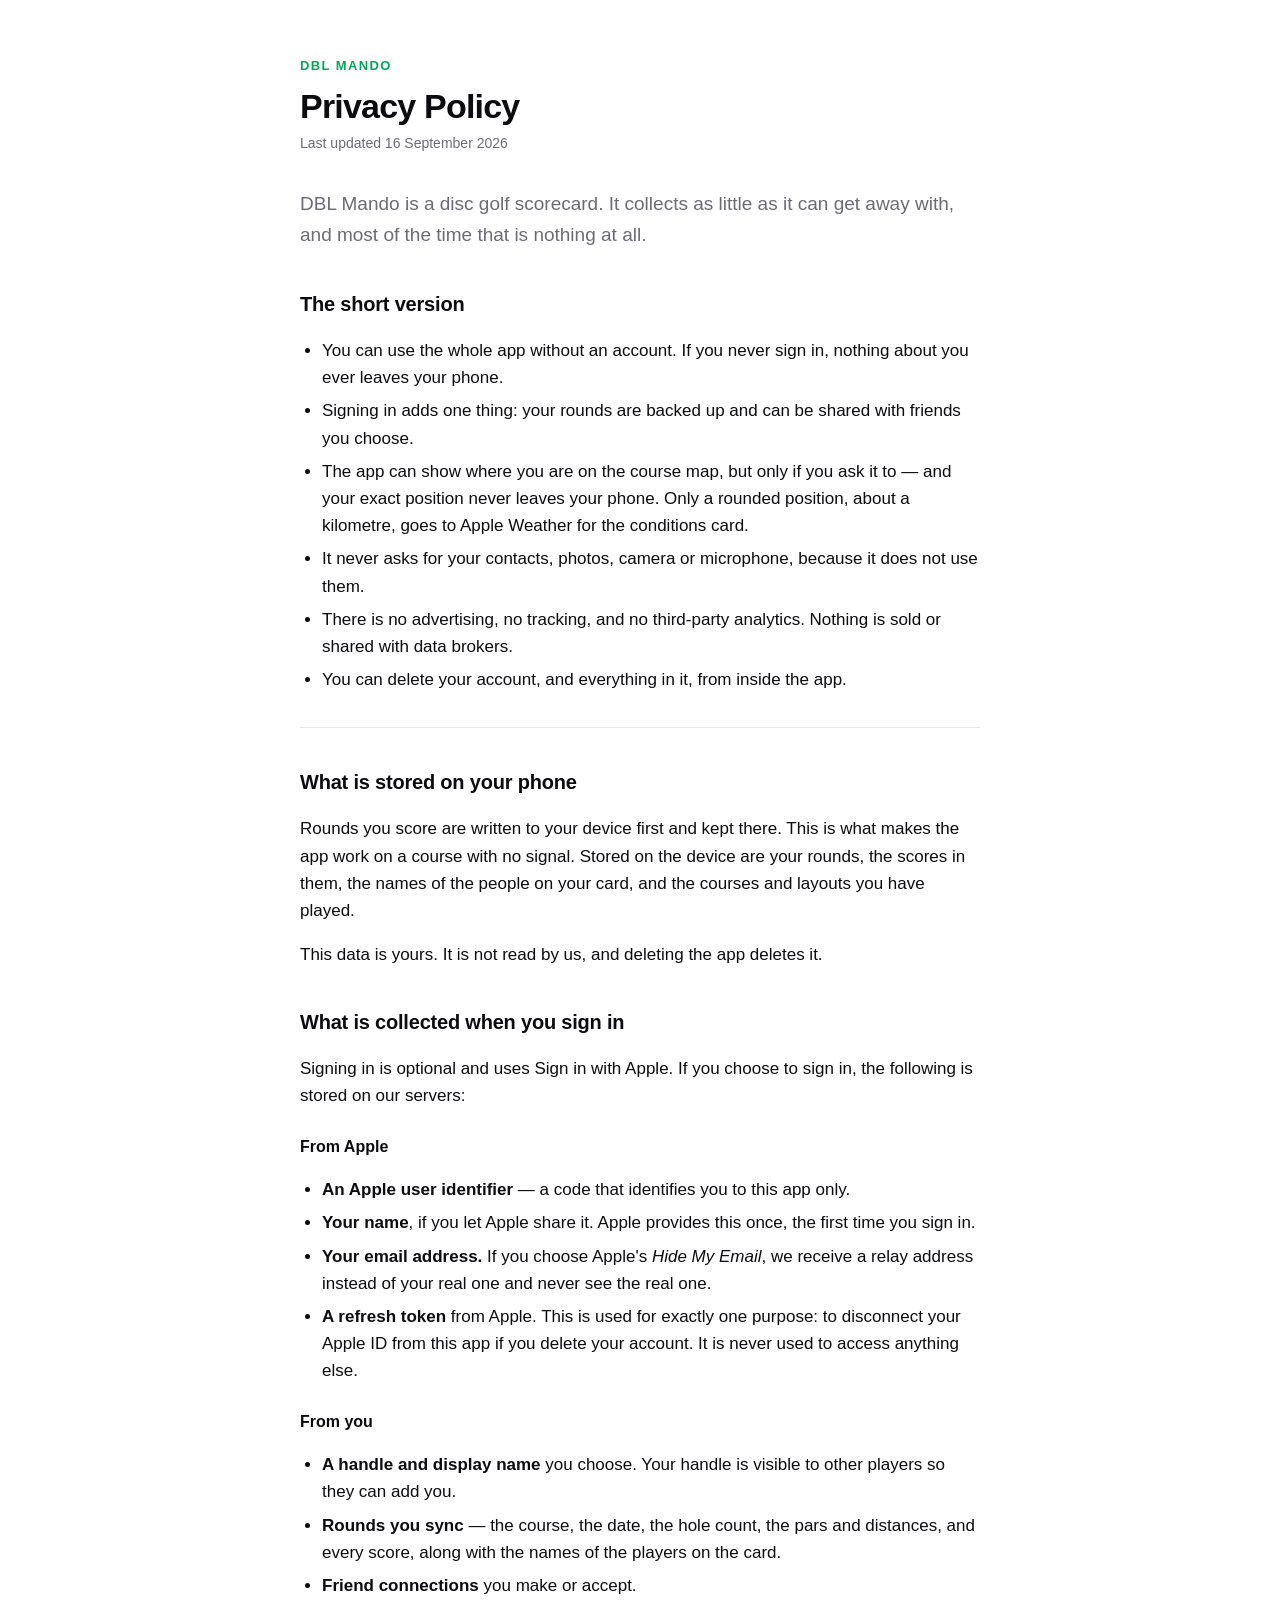
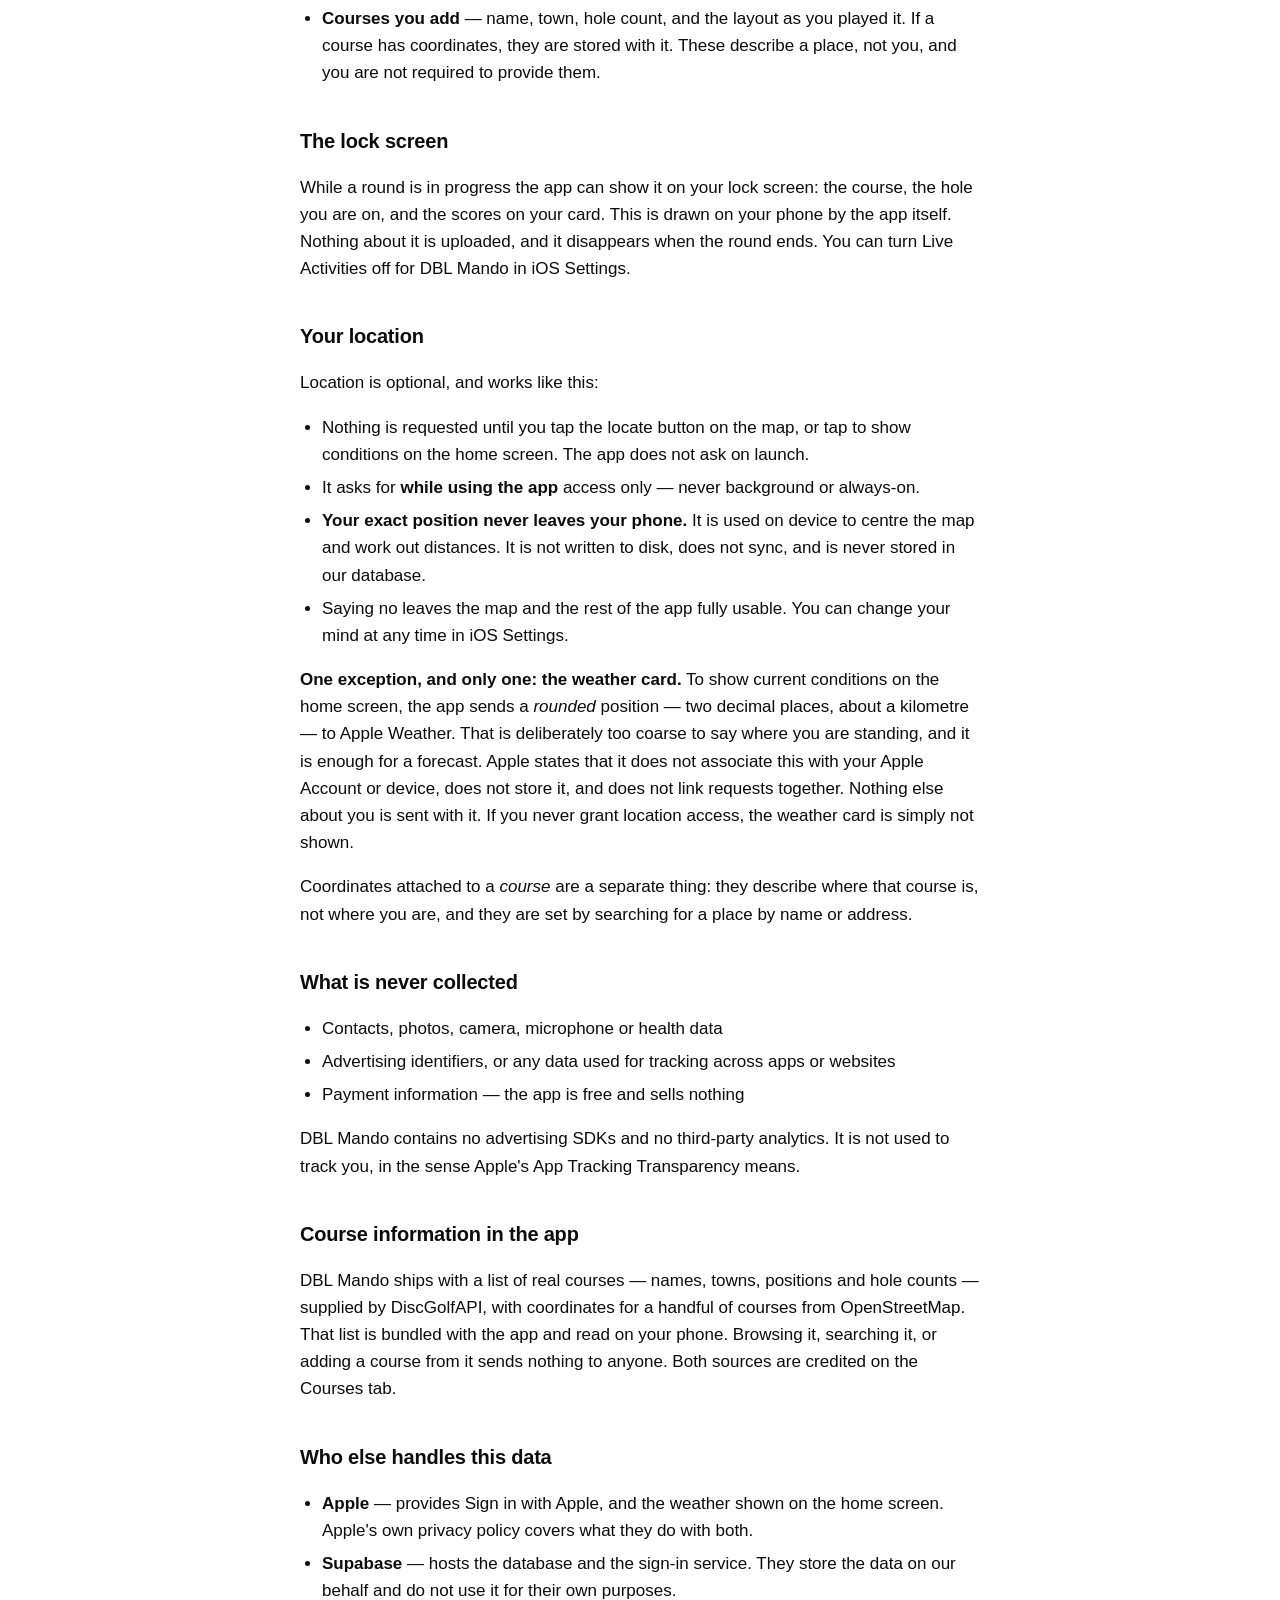
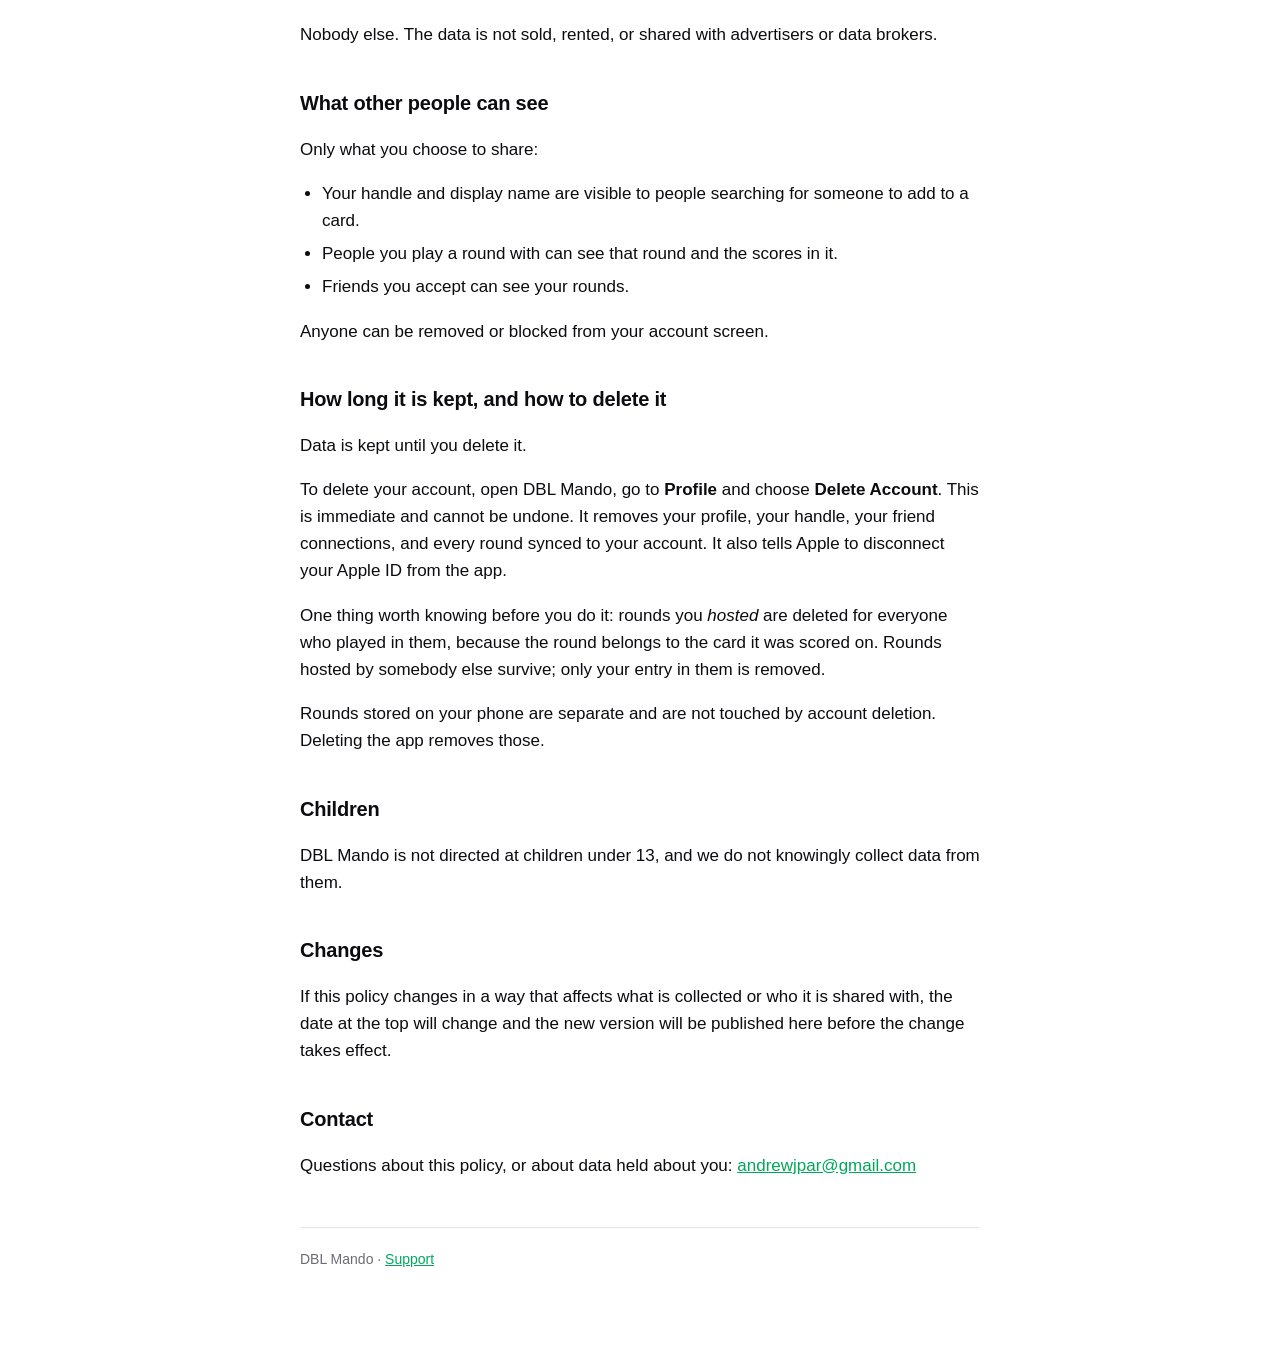
==== privacy.html @ 4ae276a1 "Privacy policy and support pages Published so the App Store listing can link to both, as it requires" ====
<!DOCTYPE html>
<html lang="en">
<head>
<meta charset="utf-8">
<meta name="viewport" content="width=device-width, initial-scale=1">
<title>Privacy Policy — DBL Mando</title>
<link rel="stylesheet" href="style.css">
</head>
<body>
<main>
<header>
  <p class="brand">DBL Mando</p>
  <h1>Privacy Policy</h1>
  <p class="updated">Last updated 16 September 2026</p>
</header>

<p class="lede">DBL Mando is a disc golf scorecard. It collects as little as it can get away with, and most of the time that is nothing at all.</p>

<h2>The short version</h2>
<ul>
  <li>You can use the whole app without an account. If you never sign in, nothing about you ever leaves your phone.</li>
  <li>Signing in adds one thing: your rounds are backed up and can be shared with friends you choose.</li>
  <li>The app can show where you are on the course map, but only if you ask it to — and your exact position never leaves your phone. Only a rounded position, about a kilometre, goes to Apple Weather for the conditions card.</li>
  <li>It never asks for your contacts, photos, camera or microphone, because it does not use them.</li>
  <li>There is no advertising, no tracking, and no third-party analytics. Nothing is sold or shared with data brokers.</li>
  <li>You can delete your account, and everything in it, from inside the app.</li>
</ul>

<hr>

<h2>What is stored on your phone</h2>
<p>Rounds you score are written to your device first and kept there. This is what makes the app work on a course with no signal. Stored on the device are your rounds, the scores in them, the names of the people on your card, and the courses and layouts you have played.</p>
<p>This data is yours. It is not read by us, and deleting the app deletes it.</p>

<h2>What is collected when you sign in</h2>
<p>Signing in is optional and uses Sign in with Apple. If you choose to sign in, the following is stored on our servers:</p>

<h3>From Apple</h3>
<ul>
  <li><strong>An Apple user identifier</strong> — a code that identifies you to this app only.</li>
  <li><strong>Your name</strong>, if you let Apple share it. Apple provides this once, the first time you sign in.</li>
  <li><strong>Your email address.</strong> If you choose Apple's <em>Hide My Email</em>, we receive a relay address instead of your real one and never see the real one.</li>
  <li><strong>A refresh token</strong> from Apple. This is used for exactly one purpose: to disconnect your Apple ID from this app if you delete your account. It is never used to access anything else.</li>
</ul>

<h3>From you</h3>
<ul>
  <li><strong>A handle and display name</strong> you choose. Your handle is visible to other players so they can add you.</li>
  <li><strong>Rounds you sync</strong> — the course, the date, the hole count, the pars and distances, and every score, along with the names of the players on the card.</li>
  <li><strong>Friend connections</strong> you make or accept.</li>
  <li><strong>Courses you add</strong> — name, town, hole count, and the layout as you played it. If a course has coordinates, they are stored with it. These describe a place, not you, and you are not required to provide them.</li>
</ul>

<h2>The lock screen</h2>
<p>While a round is in progress the app can show it on your lock screen: the course, the hole you are on, and the scores on your card. This is drawn on your phone by the app itself. Nothing about it is uploaded, and it disappears when the round ends. You can turn Live Activities off for DBL Mando in iOS Settings.</p>

<h2>Your location</h2>
<p>Location is optional, and works like this:</p>
<ul>
  <li>Nothing is requested until you tap the locate button on the map, or tap to show conditions on the home screen. The app does not ask on launch.</li>
  <li>It asks for <strong>while using the app</strong> access only — never background or always-on.</li>
  <li><strong>Your exact position never leaves your phone.</strong> It is used on device to centre the map and work out distances. It is not written to disk, does not sync, and is never stored in our database.</li>
  <li>Saying no leaves the map and the rest of the app fully usable. You can change your mind at any time in iOS Settings.</li>
</ul>
<p><strong>One exception, and only one: the weather card.</strong> To show current conditions on the home screen, the app sends a <em>rounded</em> position — two decimal places, about a kilometre — to Apple Weather. That is deliberately too coarse to say where you are standing, and it is enough for a forecast. Apple states that it does not associate this with your Apple Account or device, does not store it, and does not link requests together. Nothing else about you is sent with it. If you never grant location access, the weather card is simply not shown.</p>
<p>Coordinates attached to a <em>course</em> are a separate thing: they describe where that course is, not where you are, and they are set by searching for a place by name or address.</p>

<h2>What is never collected</h2>
<ul>
  <li>Contacts, photos, camera, microphone or health data</li>
  <li>Advertising identifiers, or any data used for tracking across apps or websites</li>
  <li>Payment information — the app is free and sells nothing</li>
</ul>
<p>DBL Mando contains no advertising SDKs and no third-party analytics. It is not used to track you, in the sense Apple's App Tracking Transparency means.</p>

<h2>Course information in the app</h2>
<p>DBL Mando ships with a list of real courses — names, towns, positions and hole counts — supplied by DiscGolfAPI, with coordinates for a handful of courses from OpenStreetMap. That list is bundled with the app and read on your phone. Browsing it, searching it, or adding a course from it sends nothing to anyone. Both sources are credited on the Courses tab.</p>

<h2>Who else handles this data</h2>
<ul>
  <li><strong>Apple</strong> — provides Sign in with Apple, and the weather shown on the home screen. Apple's own privacy policy covers what they do with both.</li>
  <li><strong>Supabase</strong> — hosts the database and the sign-in service. They store the data on our behalf and do not use it for their own purposes.</li>
</ul>
<p>Nobody else. The data is not sold, rented, or shared with advertisers or data brokers.</p>

<h2>What other people can see</h2>
<p>Only what you choose to share:</p>
<ul>
  <li>Your handle and display name are visible to people searching for someone to add to a card.</li>
  <li>People you play a round with can see that round and the scores in it.</li>
  <li>Friends you accept can see your rounds.</li>
</ul>
<p>Anyone can be removed or blocked from your account screen.</p>

<h2>How long it is kept, and how to delete it</h2>
<p>Data is kept until you delete it.</p>
<p>To delete your account, open DBL Mando, go to <strong>Profile</strong> and choose <strong>Delete Account</strong>. This is immediate and cannot be undone. It removes your profile, your handle, your friend connections, and every round synced to your account. It also tells Apple to disconnect your Apple ID from the app.</p>
<p>One thing worth knowing before you do it: rounds you <em>hosted</em> are deleted for everyone who played in them, because the round belongs to the card it was scored on. Rounds hosted by somebody else survive; only your entry in them is removed.</p>
<p>Rounds stored on your phone are separate and are not touched by account deletion. Deleting the app removes those.</p>

<h2>Children</h2>
<p>DBL Mando is not directed at children under 13, and we do not knowingly collect data from them.</p>

<h2>Changes</h2>
<p>If this policy changes in a way that affects what is collected or who it is shared with, the date at the top will change and the new version will be published here before the change takes effect.</p>

<h2>Contact</h2>
<p>Questions about this policy, or about data held about you: <a href="mailto:andrewjpar@gmail.com">andrewjpar@gmail.com</a></p>

<footer>
  DBL Mando · <a href="support.html">Support</a>
</footer>
</main>
</body>
</html>
---- style.css ----
:root {
  --bg: #ffffff;
  --text: #0c0c10;
  --muted: #6b6b76;
  --line: #e6e6ea;
  --brand: #00a85a;
}
@media (prefers-color-scheme: dark) {
  :root {
    --bg: #08080a;
    --text: #f4f4f6;
    --muted: #9a9aa4;
    --line: #26262c;
    --brand: #3add86;
  }
}
* { box-sizing: border-box; }
body {
  margin: 0;
  padding: 0 16px 80px;
  background: var(--bg);
  color: var(--text);
  font: 17px/1.6 -apple-system, BlinkMacSystemFont, "Segoe UI", Roboto, Helvetica, Arial, sans-serif;
  -webkit-text-size-adjust: 100%;
}
main { max-width: 680px; margin: 0 auto; }
header { padding: 56px 0 8px; }
.brand {
  font-size: 13px;
  font-weight: 700;
  letter-spacing: 1.4px;
  text-transform: uppercase;
  color: var(--brand);
  margin: 0 0 10px;
}
h1 { font-size: 34px; line-height: 1.15; letter-spacing: -0.8px; margin: 0 0 6px; }
h2 { font-size: 20px; margin: 38px 0 10px; letter-spacing: -0.2px; }
h3 { font-size: 16px; margin: 24px 0 6px; }
.updated { color: var(--muted); font-size: 14px; margin: 0 0 8px; }
p, li { color: var(--text); }
ul { padding-left: 22px; }
li { margin: 6px 0; }
hr { border: 0; border-top: 1px solid var(--line); margin: 34px 0; }
a { color: var(--brand); }
.lede { font-size: 19px; color: var(--muted); }
.note {
  border-left: 3px solid var(--brand);
  padding: 2px 0 2px 14px;
  margin: 18px 0;
  color: var(--muted);
}
footer { margin-top: 48px; padding-top: 20px; border-top: 1px solid var(--line); color: var(--muted); font-size: 14px; }
code { font-size: 15px; background: rgba(128,128,140,0.14); padding: 1px 5px; border-radius: 4px; }
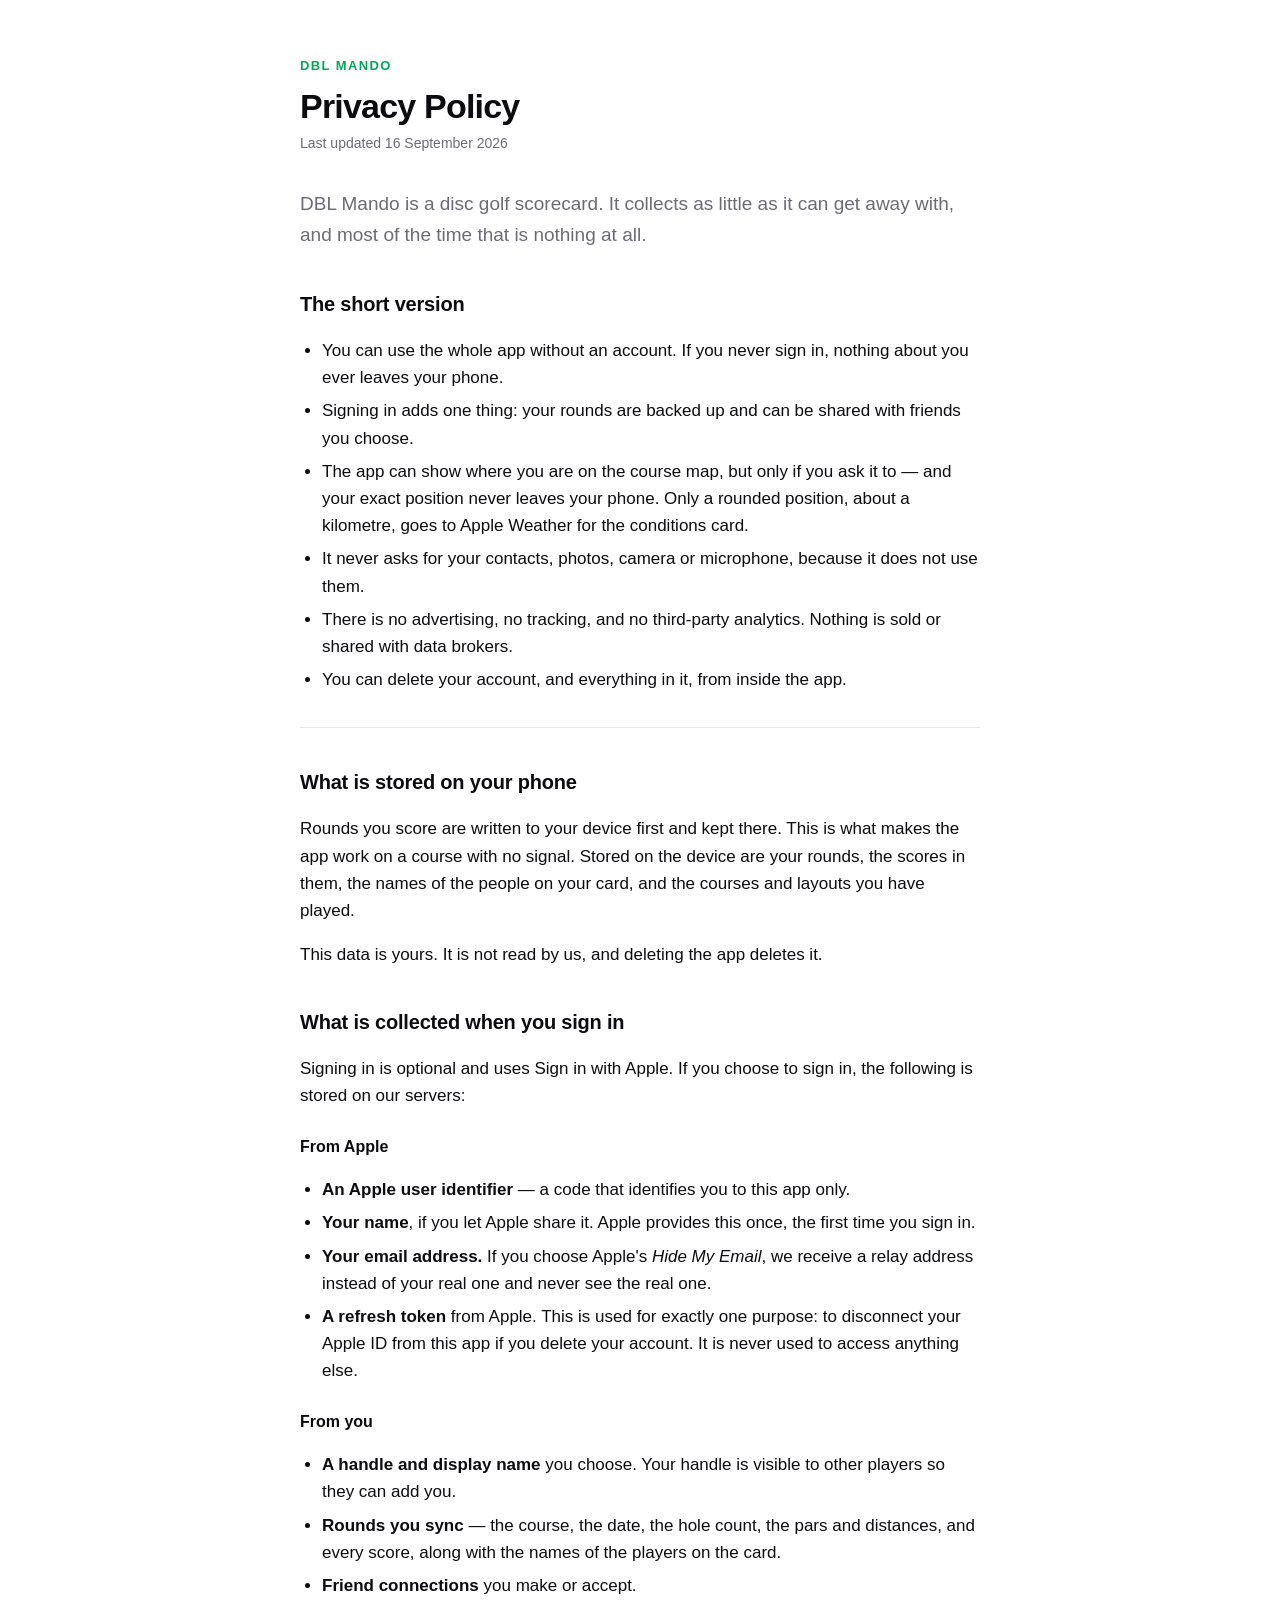
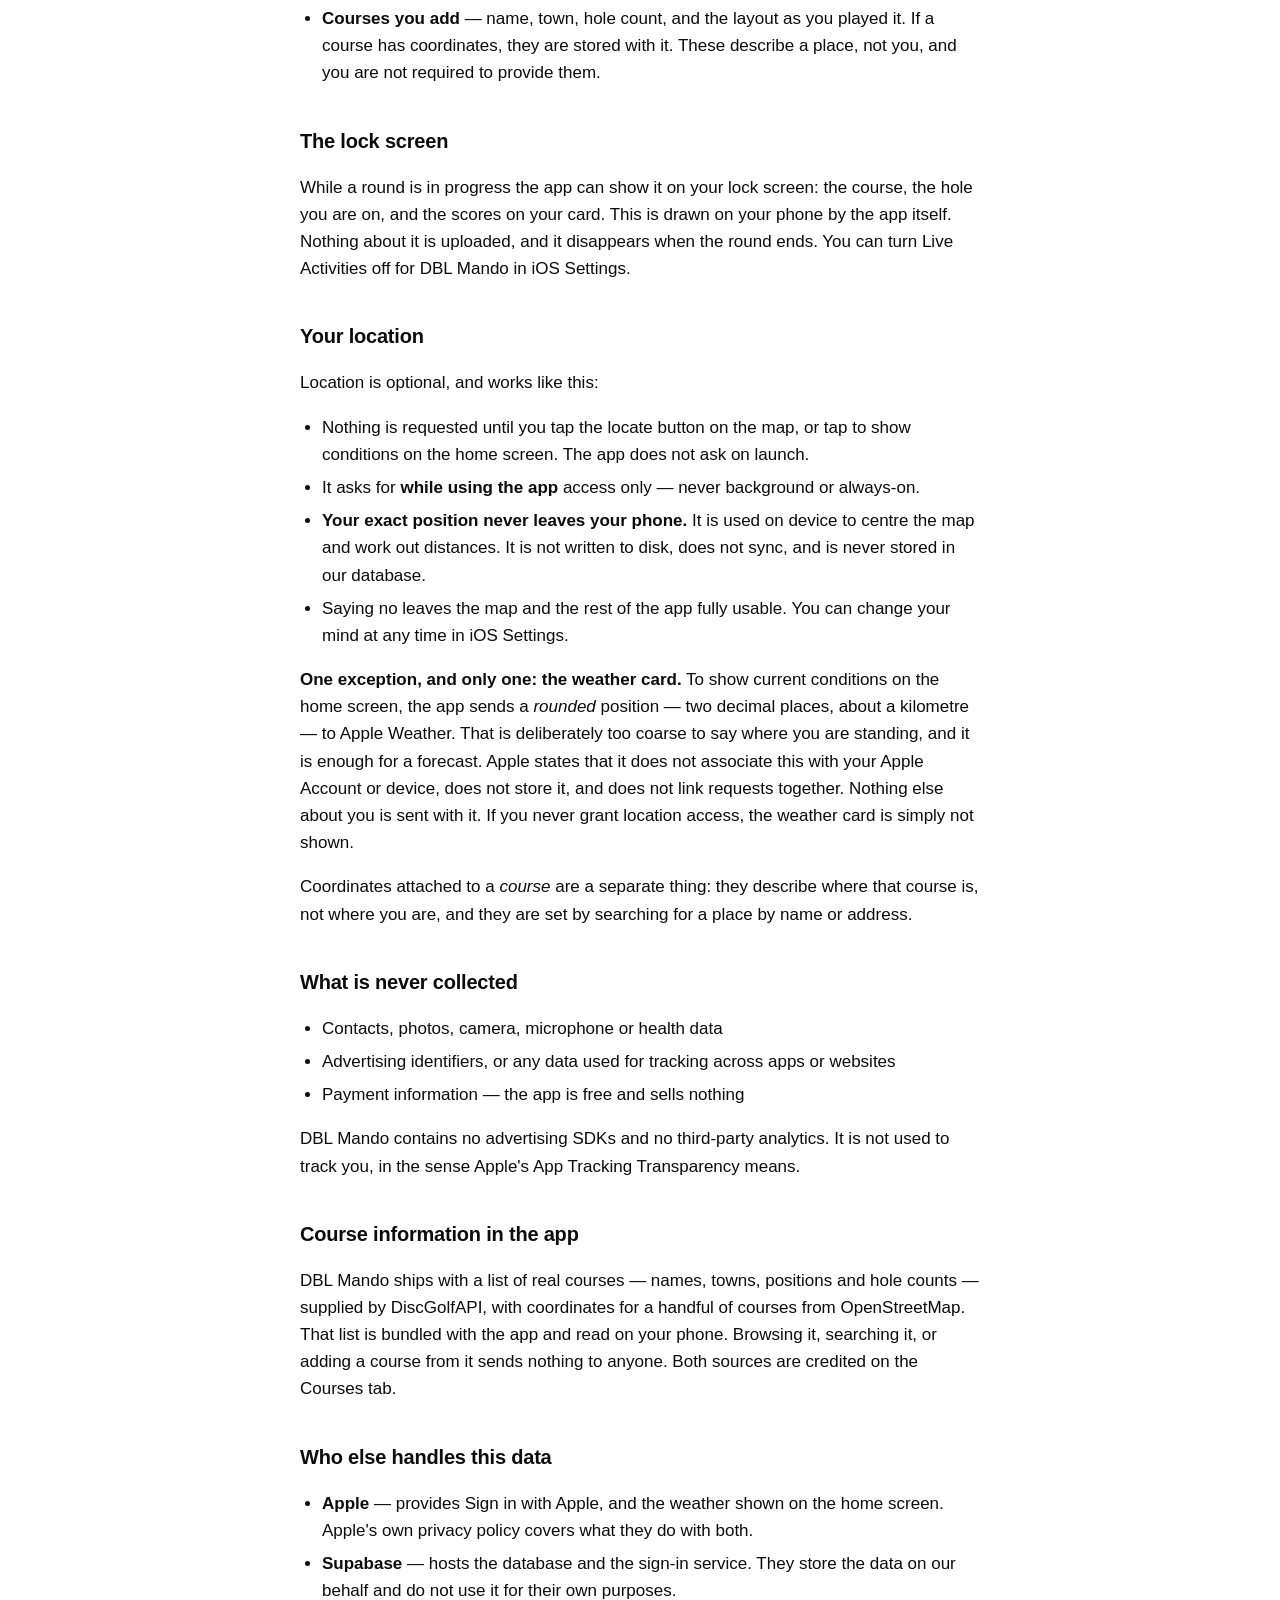
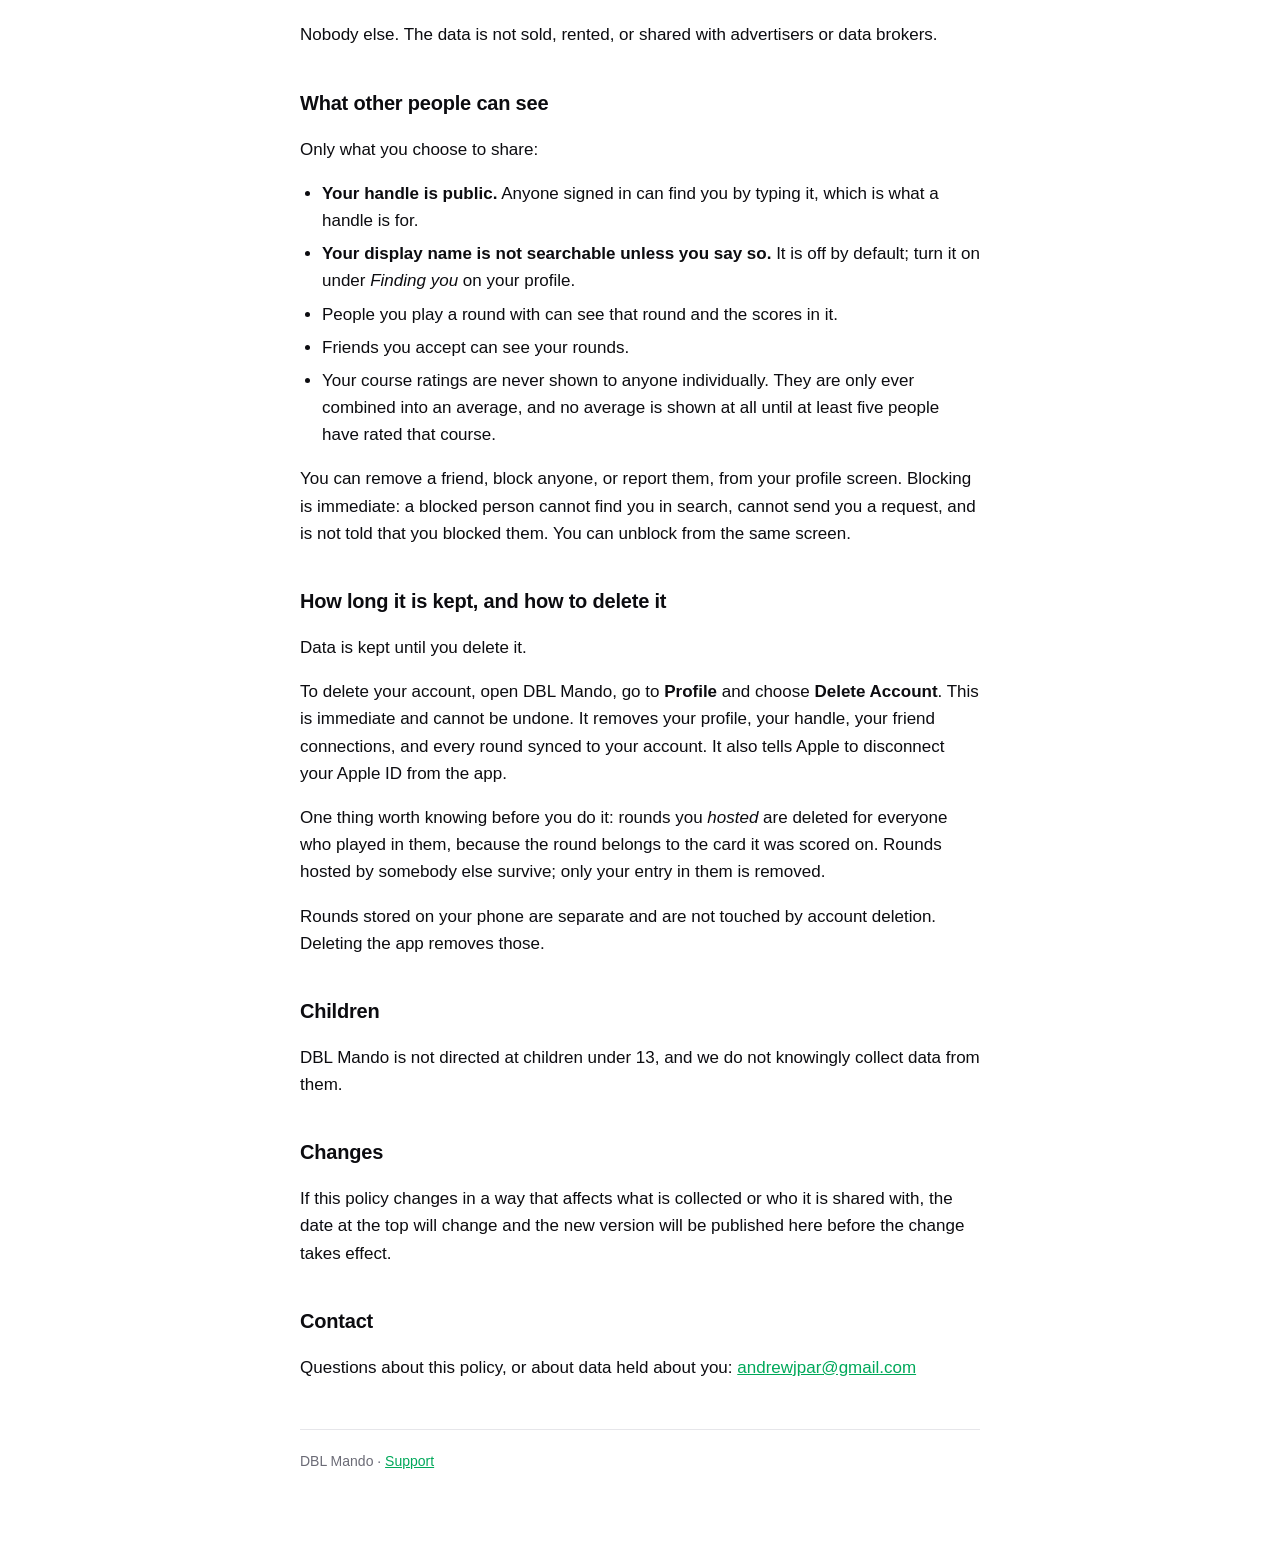
==== commit fc4c5499: "Correct what the policy says about blocking, search and ratings The previous text claimed anyone cou" ====
--- a/privacy.html
+++ b/privacy.html
@@ -86,11 +86,13 @@
 <h2>What other people can see</h2>
 <p>Only what you choose to share:</p>
 <ul>
-  <li>Your handle and display name are visible to people searching for someone to add to a card.</li>
+  <li><strong>Your handle is public.</strong> Anyone signed in can find you by typing it, which is what a handle is for.</li>
+  <li><strong>Your display name is not searchable unless you say so.</strong> It is off by default; turn it on under <em>Finding you</em> on your profile.</li>
   <li>People you play a round with can see that round and the scores in it.</li>
   <li>Friends you accept can see your rounds.</li>
+  <li>Your course ratings are never shown to anyone individually. They are only ever combined into an average, and no average is shown at all until at least five people have rated that course.</li>
 </ul>
-<p>Anyone can be removed or blocked from your account screen.</p>
+<p>You can remove a friend, block anyone, or report them, from your profile screen. Blocking is immediate: a blocked person cannot find you in search, cannot send you a request, and is not told that you blocked them. You can unblock from the same screen.</p>
 
 <h2>How long it is kept, and how to delete it</h2>
 <p>Data is kept until you delete it.</p>
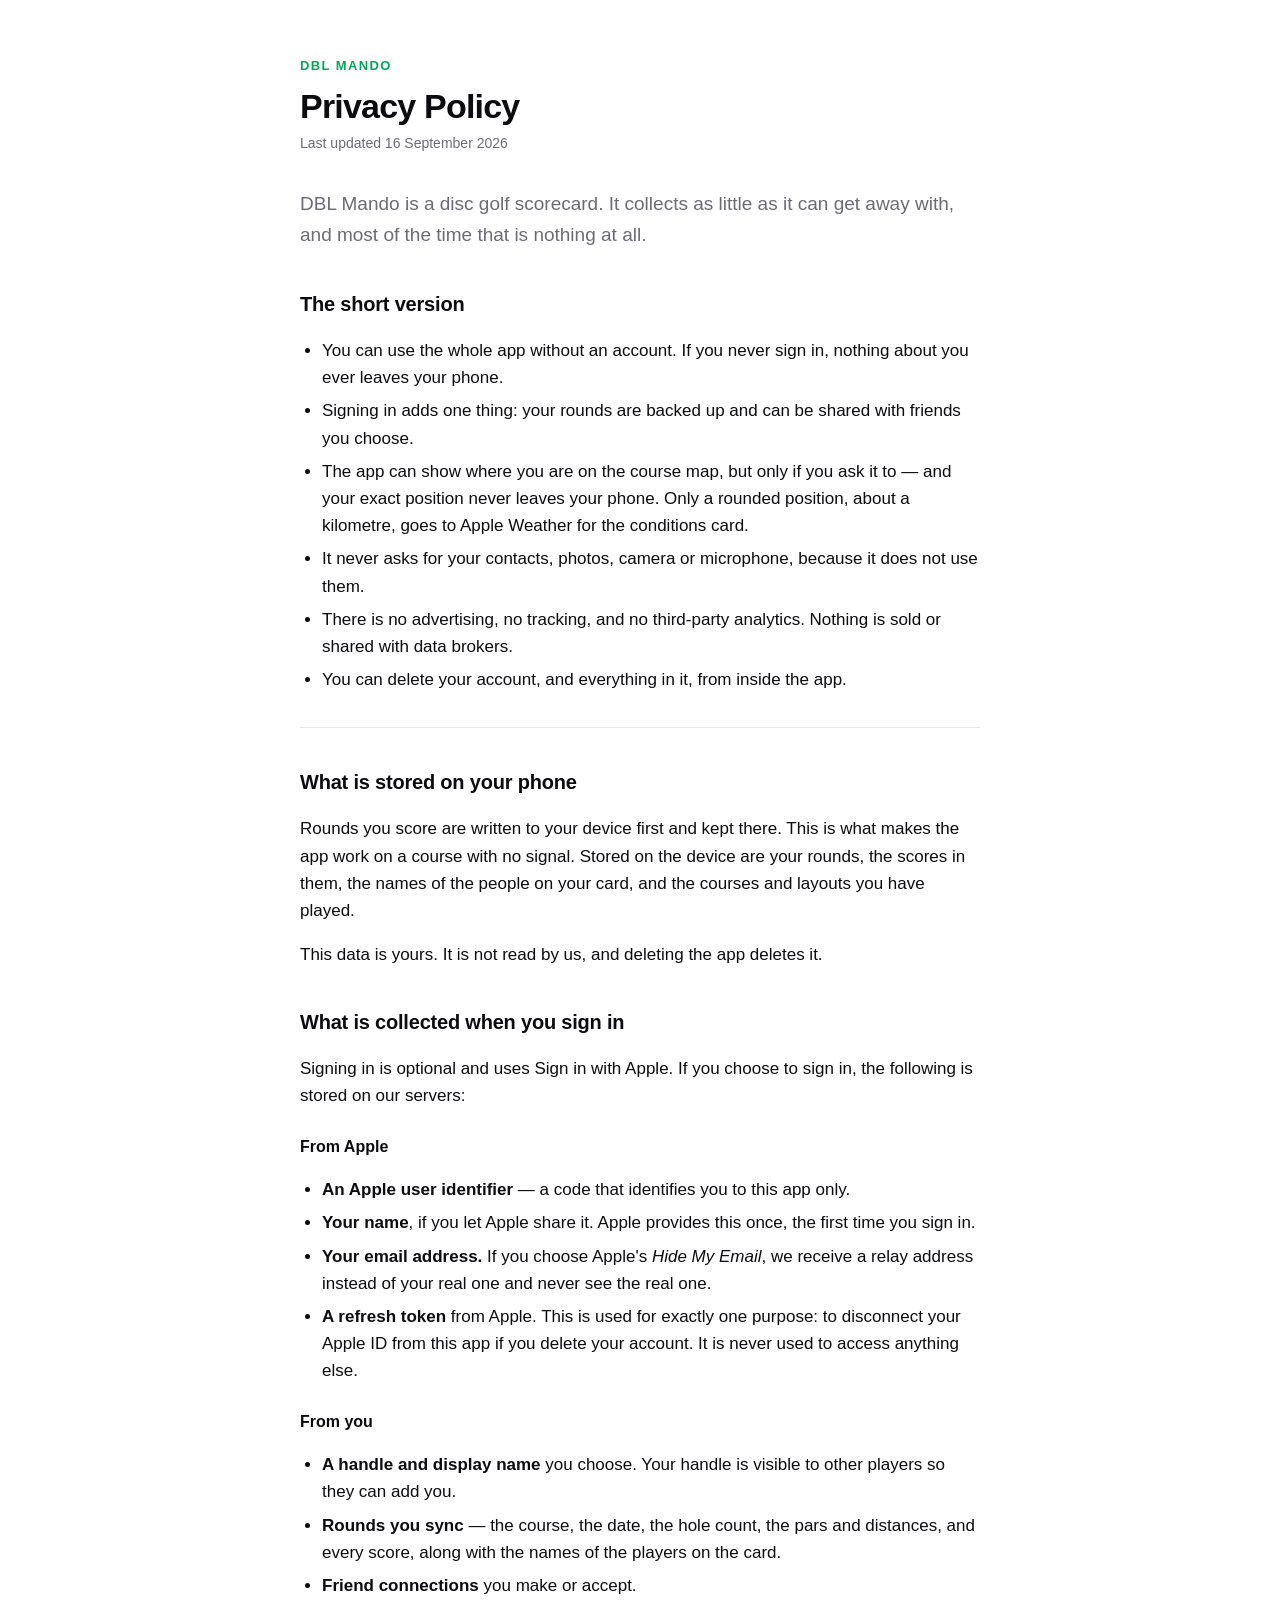
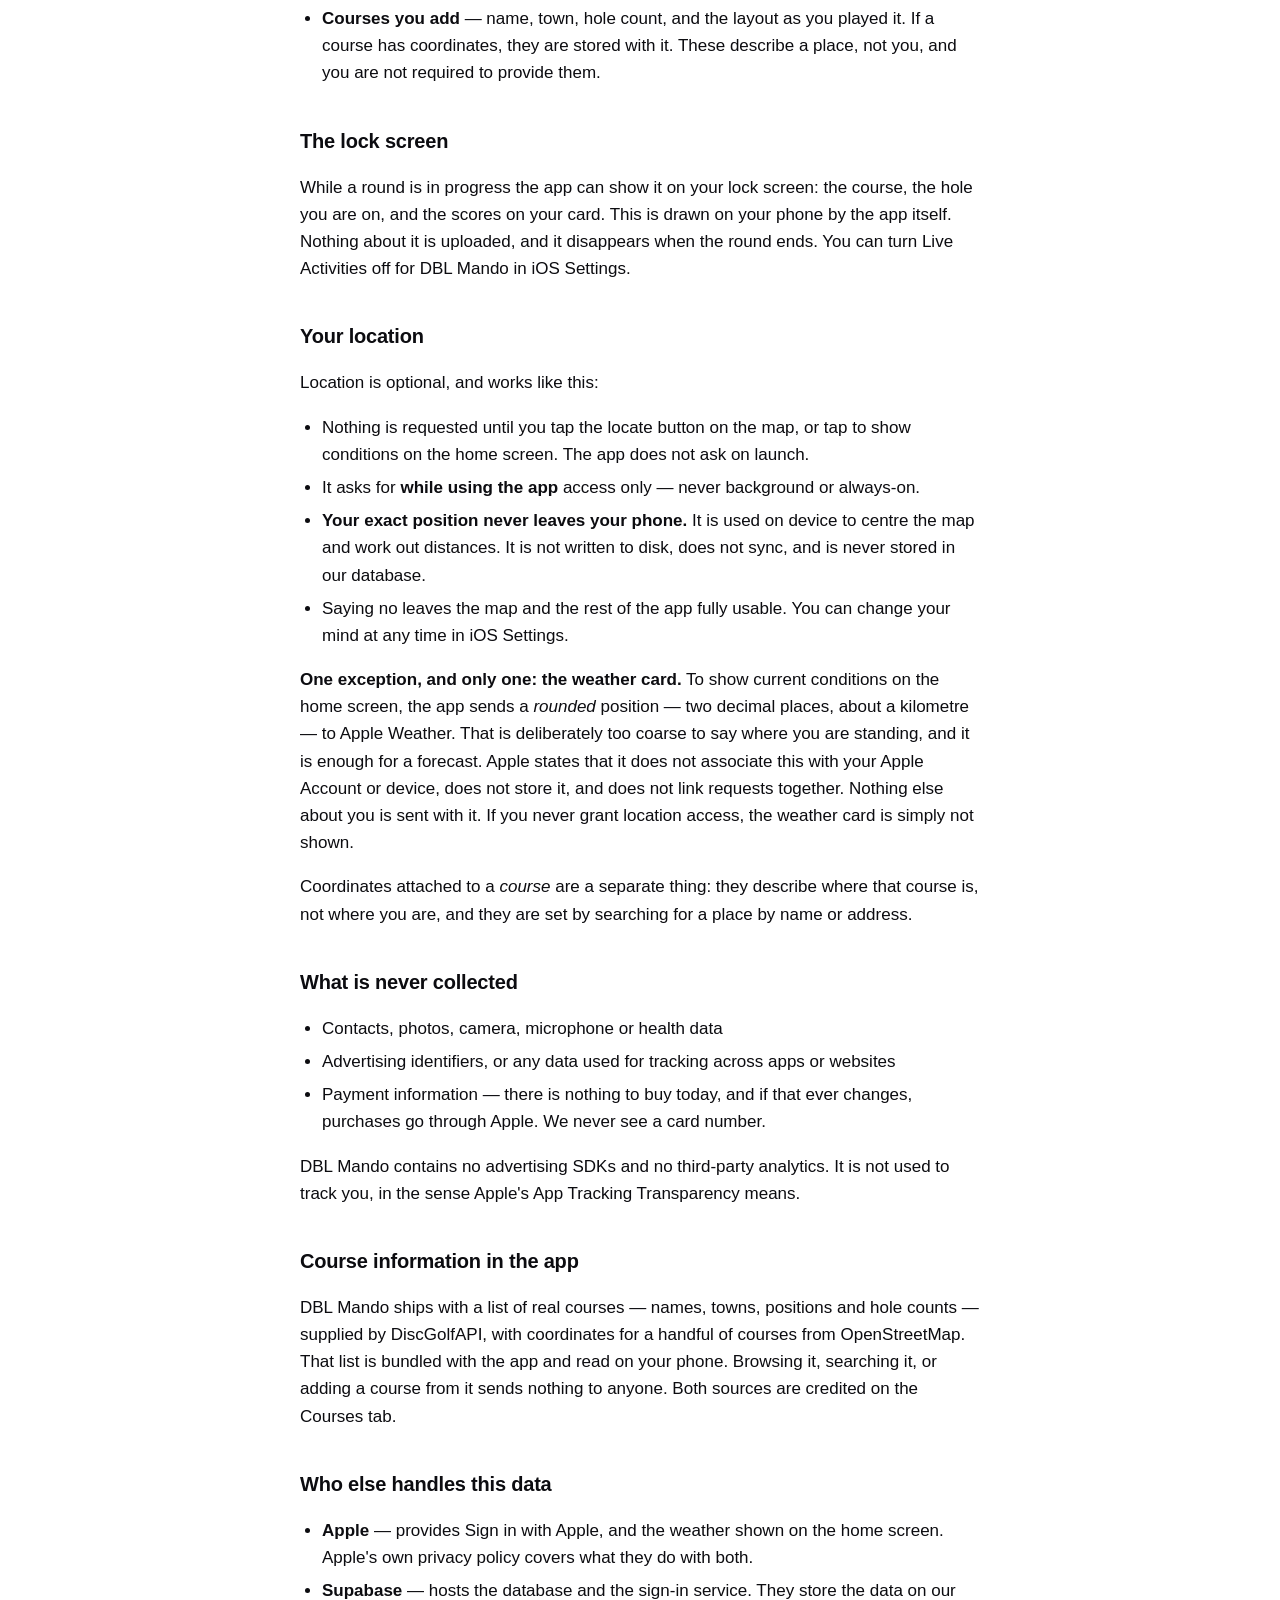
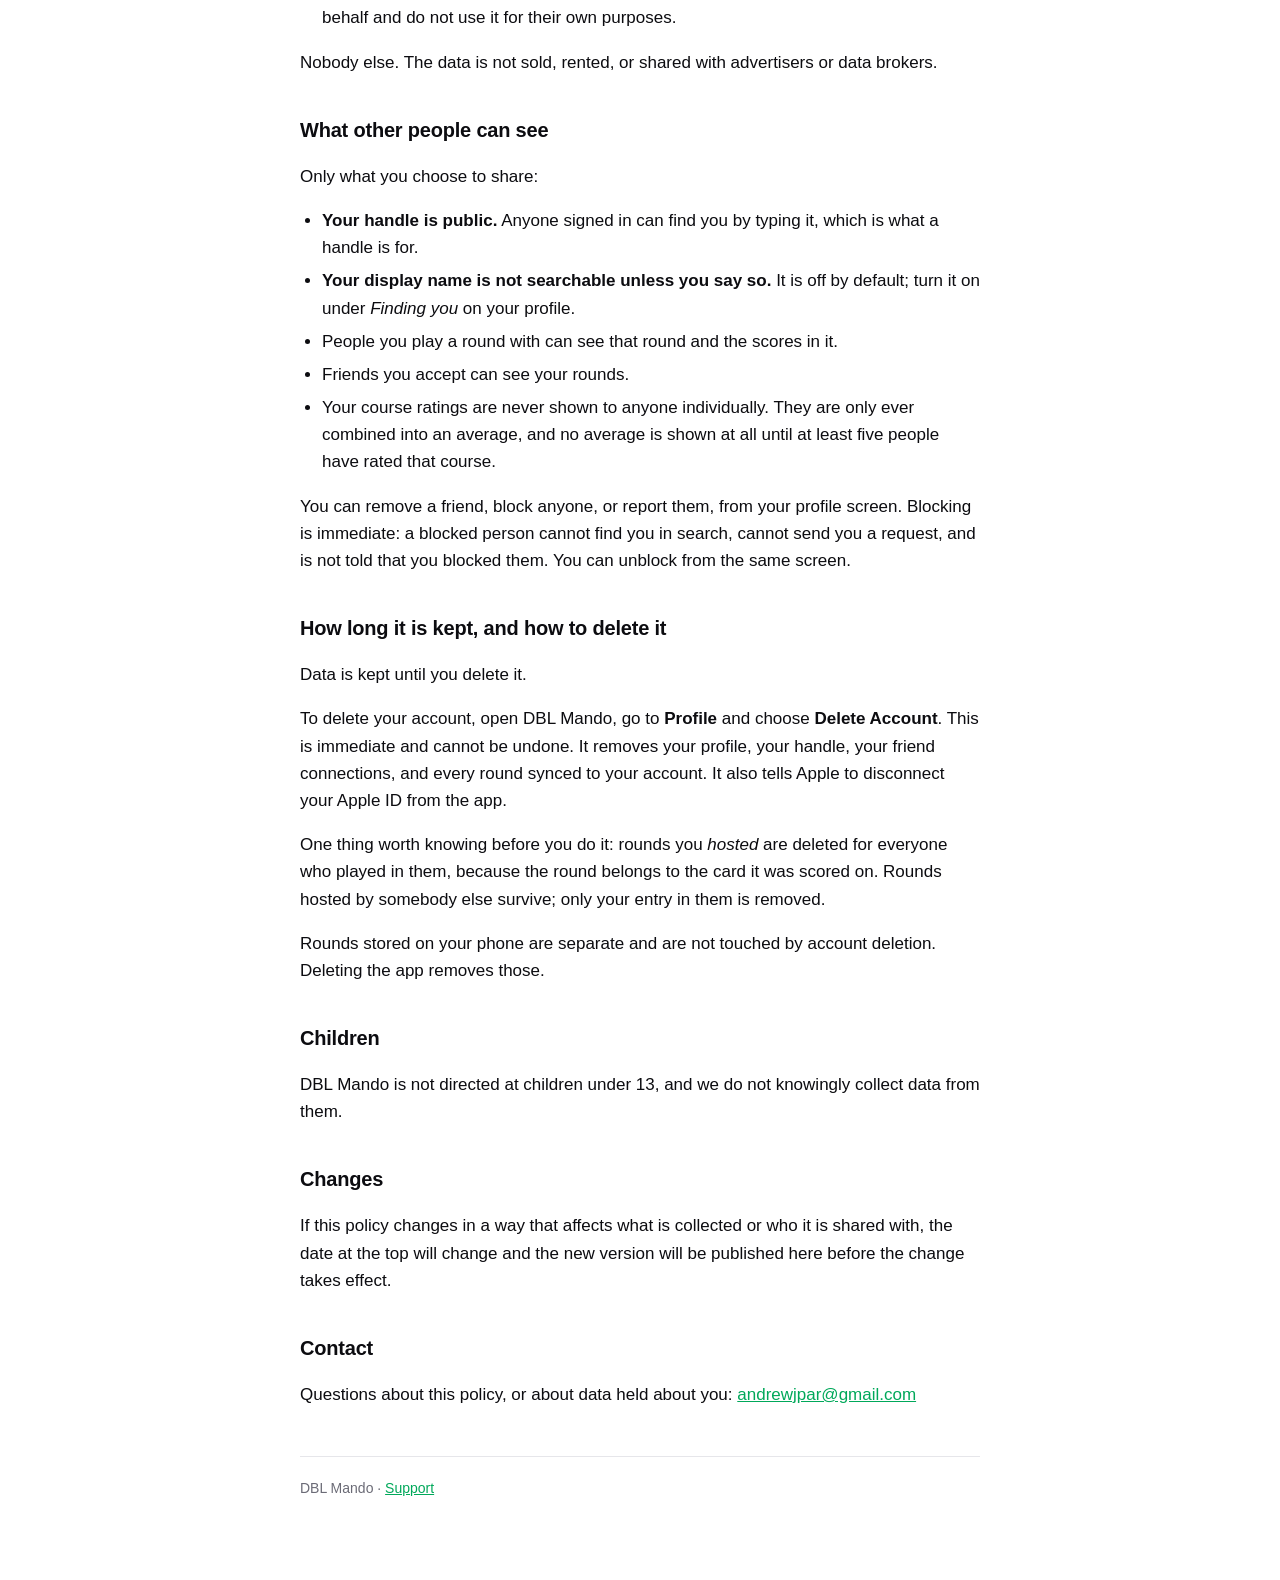
==== commit e6ed05b8: "Make the payment claim durable 'The app is free and sells nothing' is true today and would quietly s" ====
--- a/privacy.html
+++ b/privacy.html
@@ -69,7 +69,7 @@
 <ul>
   <li>Contacts, photos, camera, microphone or health data</li>
   <li>Advertising identifiers, or any data used for tracking across apps or websites</li>
-  <li>Payment information — the app is free and sells nothing</li>
+  <li>Payment information — there is nothing to buy today, and if that ever changes, purchases go through Apple. We never see a card number.</li>
 </ul>
 <p>DBL Mando contains no advertising SDKs and no third-party analytics. It is not used to track you, in the sense Apple's App Tracking Transparency means.</p>
 
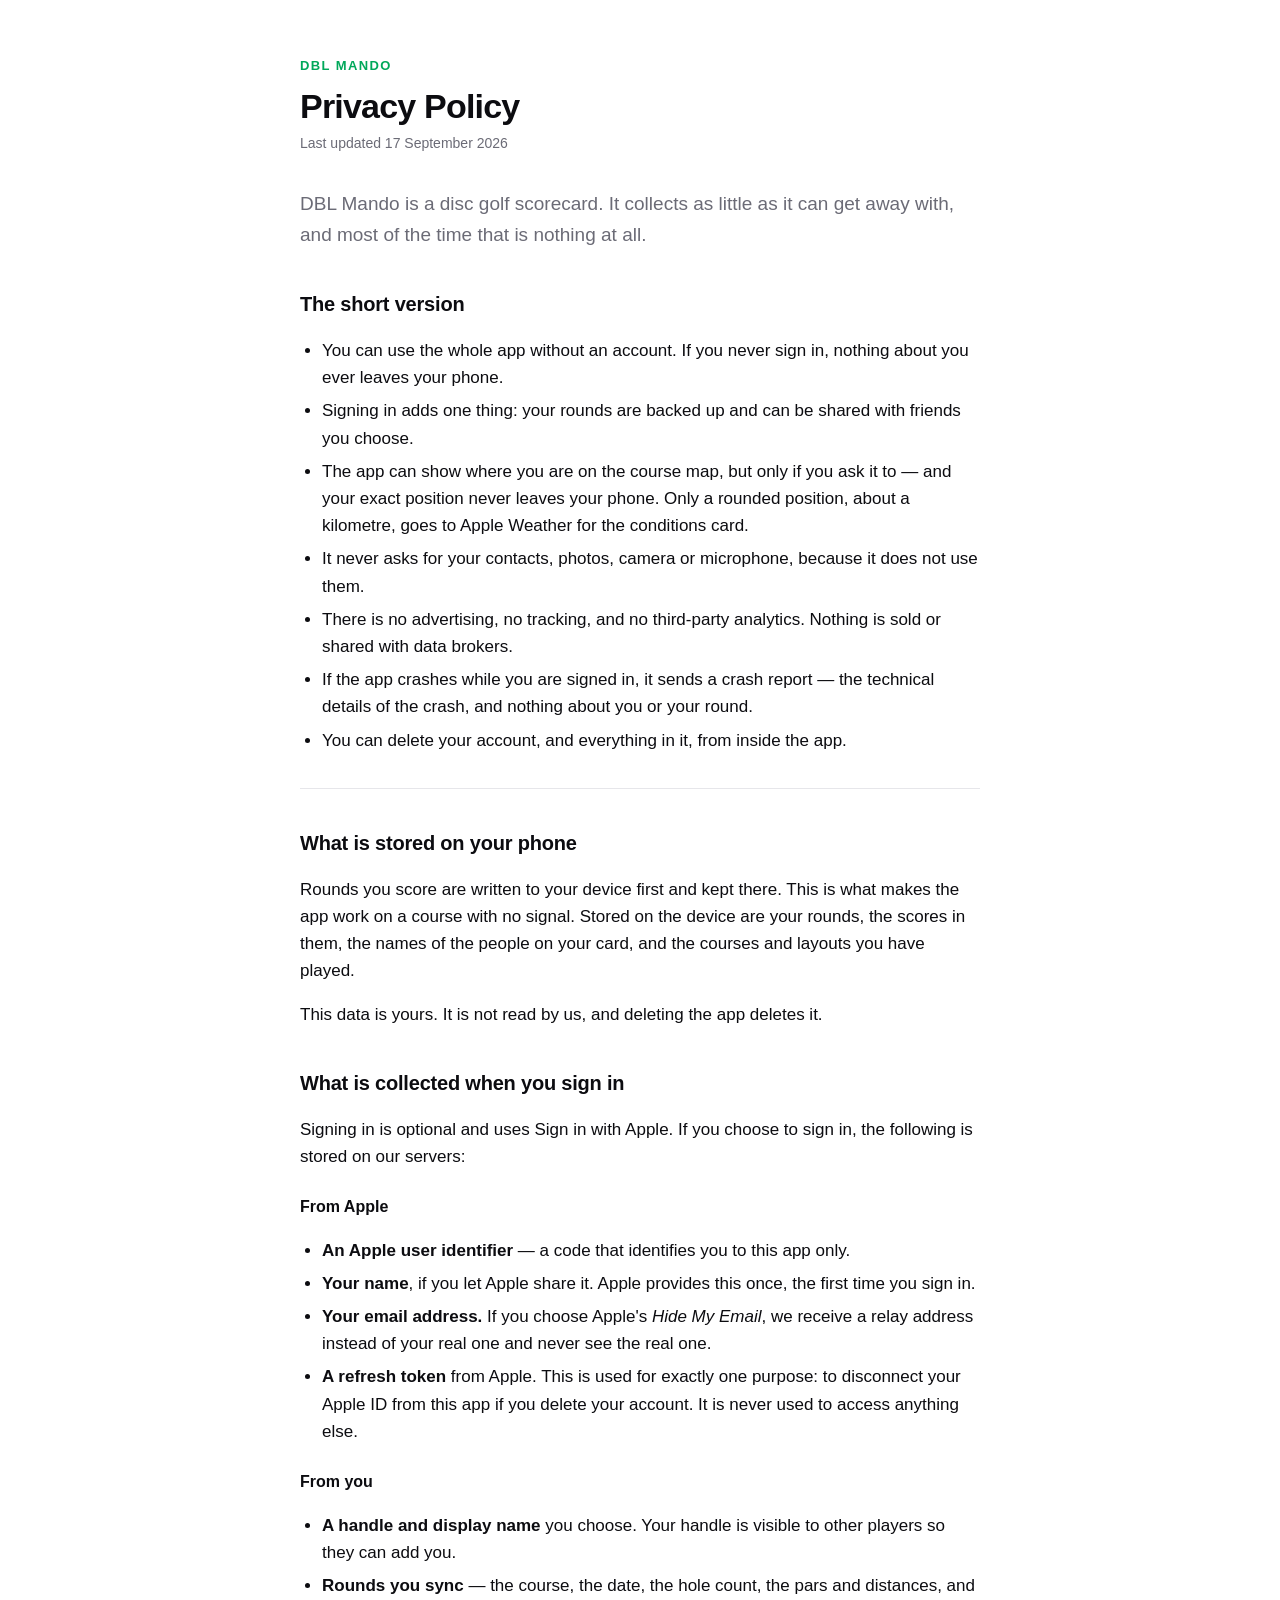
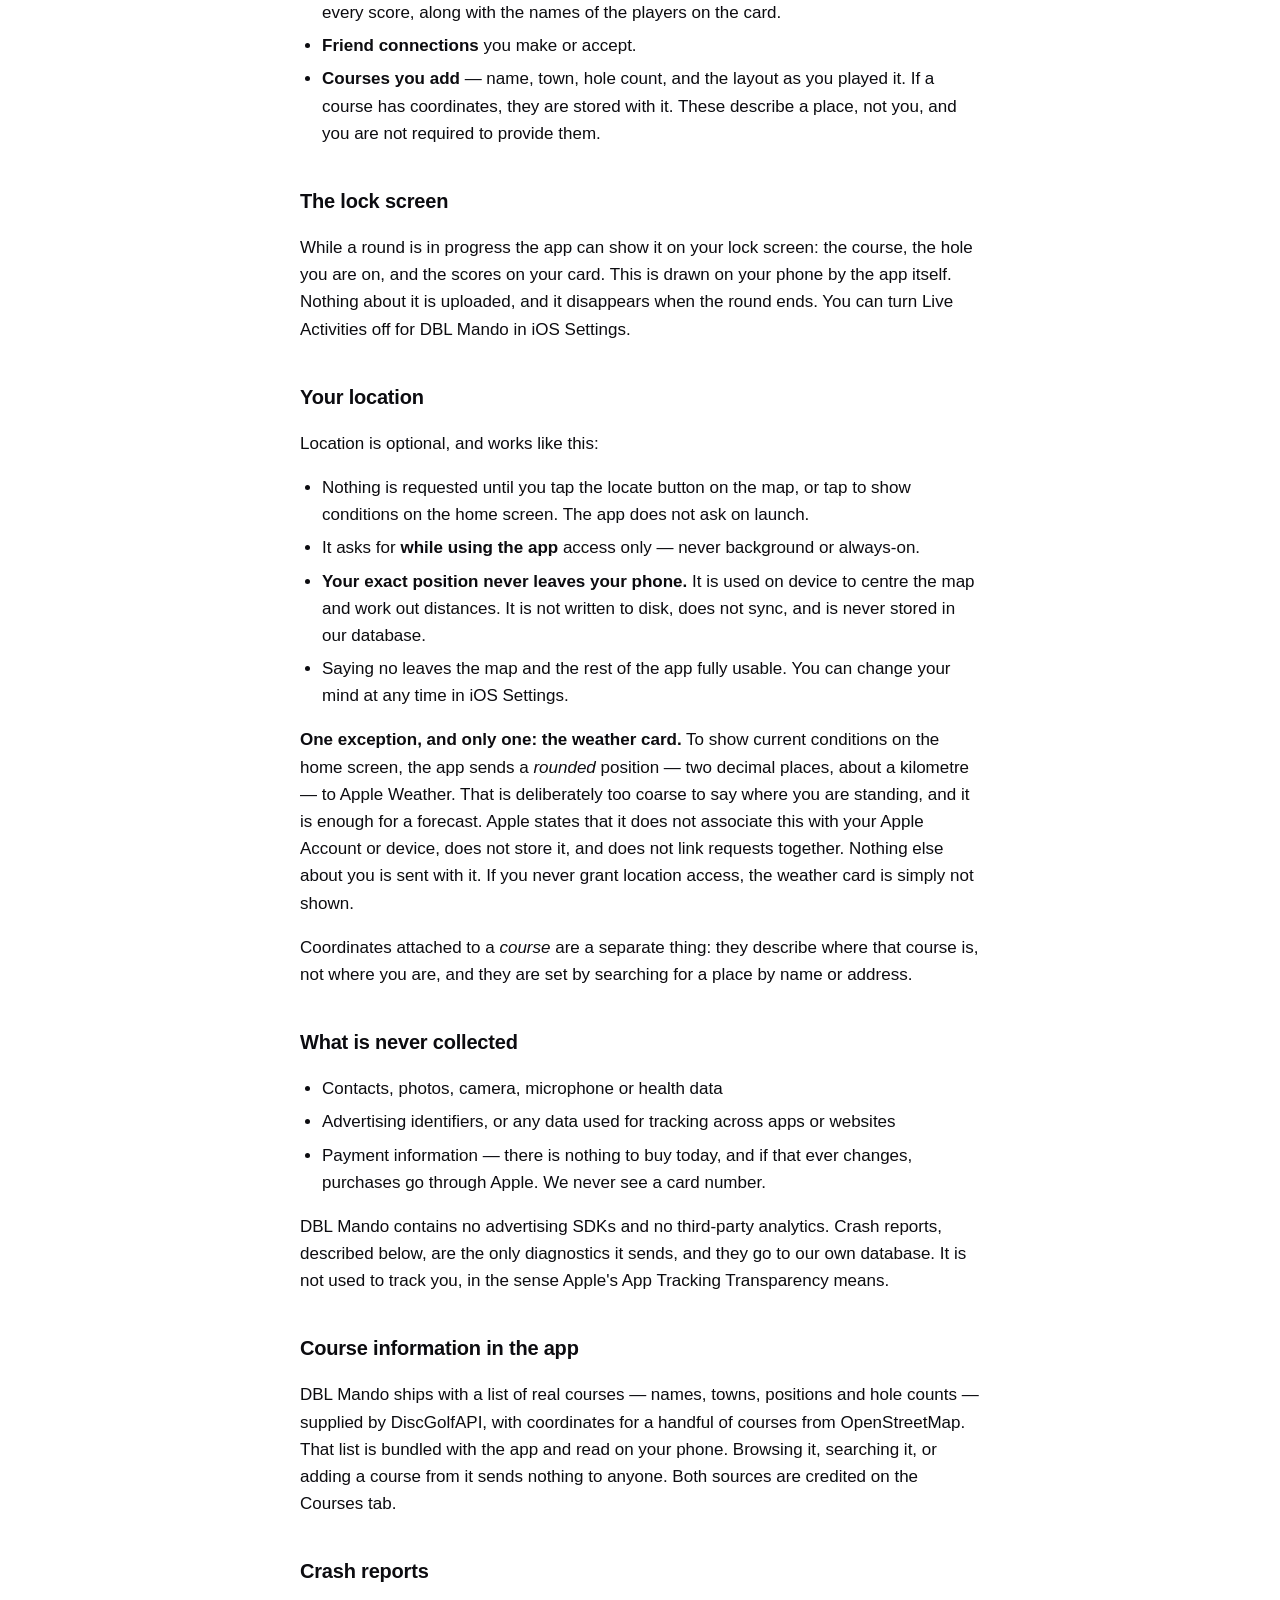
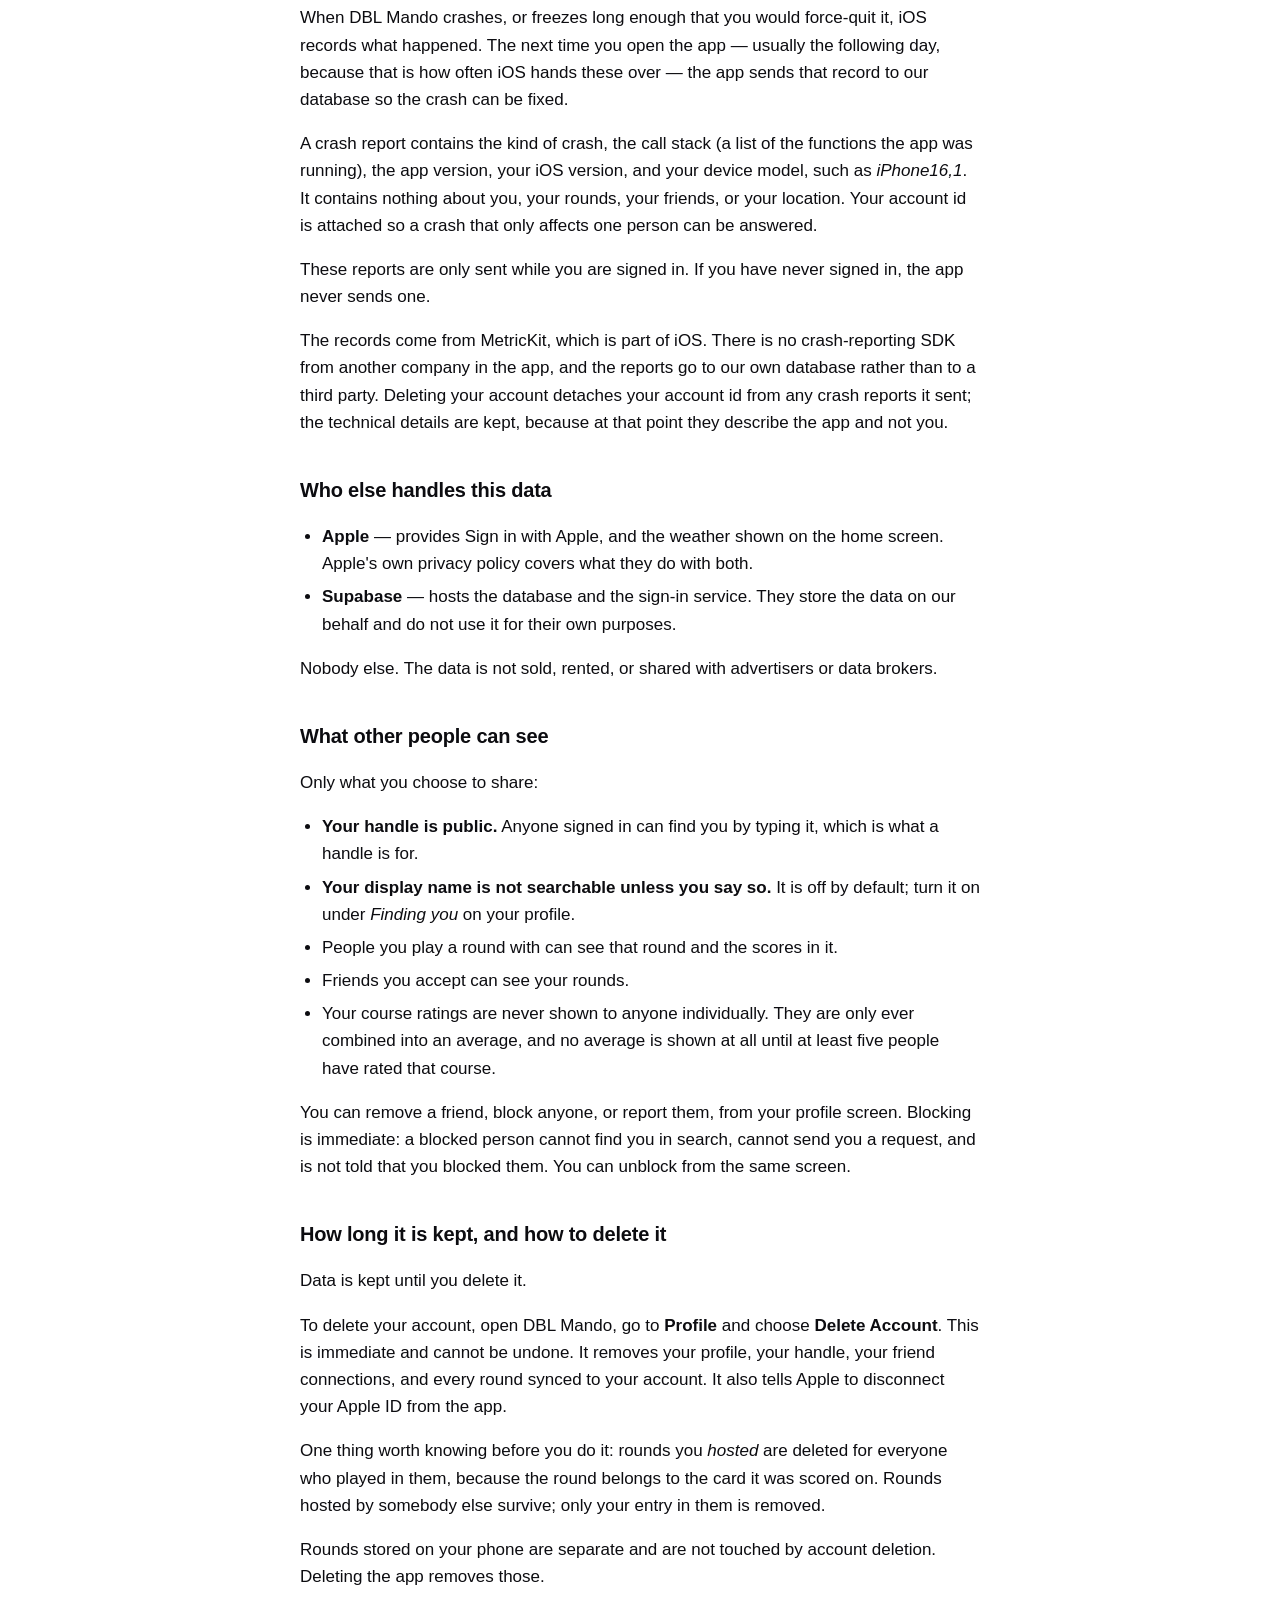
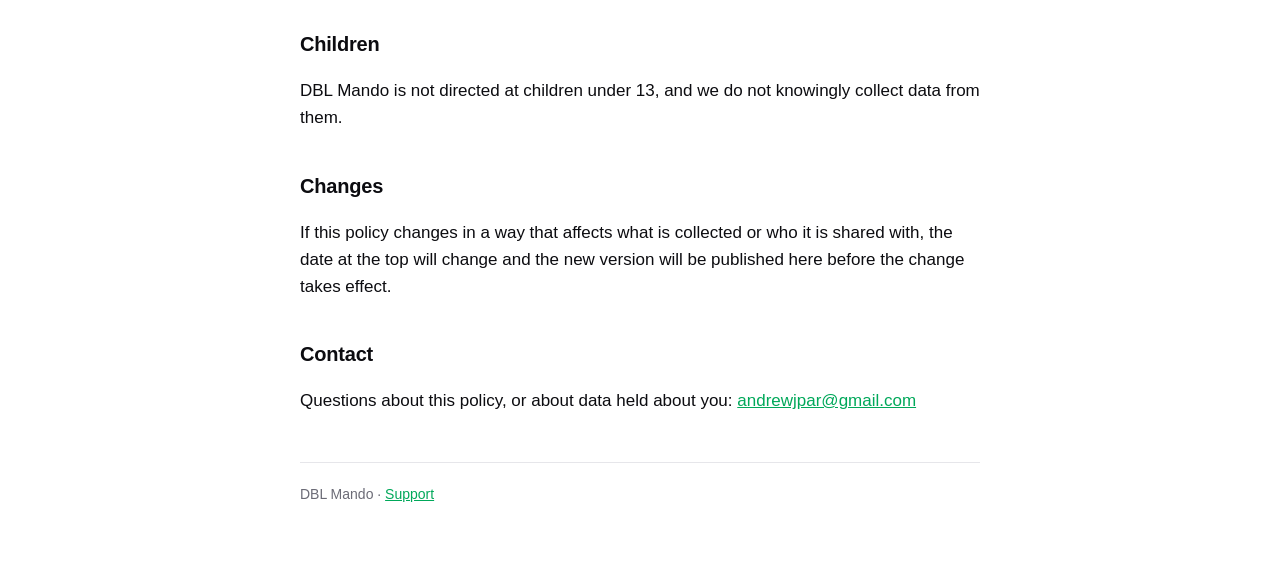
==== commit f13ccc18: "Say what the app does with a crash report The app now sends MetricKit crash diagnostics while you ar" ====
--- a/privacy.html
+++ b/privacy.html
@@ -11,7 +11,7 @@
 <header>
   <p class="brand">DBL Mando</p>
   <h1>Privacy Policy</h1>
-  <p class="updated">Last updated 16 September 2026</p>
+  <p class="updated">Last updated 17 September 2026</p>
 </header>
 
 <p class="lede">DBL Mando is a disc golf scorecard. It collects as little as it can get away with, and most of the time that is nothing at all.</p>
@@ -23,6 +23,7 @@
   <li>The app can show where you are on the course map, but only if you ask it to — and your exact position never leaves your phone. Only a rounded position, about a kilometre, goes to Apple Weather for the conditions card.</li>
   <li>It never asks for your contacts, photos, camera or microphone, because it does not use them.</li>
   <li>There is no advertising, no tracking, and no third-party analytics. Nothing is sold or shared with data brokers.</li>
+  <li>If the app crashes while you are signed in, it sends a crash report — the technical details of the crash, and nothing about you or your round.</li>
   <li>You can delete your account, and everything in it, from inside the app.</li>
 </ul>
 
@@ -71,10 +72,16 @@
   <li>Advertising identifiers, or any data used for tracking across apps or websites</li>
   <li>Payment information — there is nothing to buy today, and if that ever changes, purchases go through Apple. We never see a card number.</li>
 </ul>
-<p>DBL Mando contains no advertising SDKs and no third-party analytics. It is not used to track you, in the sense Apple's App Tracking Transparency means.</p>
+<p>DBL Mando contains no advertising SDKs and no third-party analytics. Crash reports, described below, are the only diagnostics it sends, and they go to our own database. It is not used to track you, in the sense Apple's App Tracking Transparency means.</p>
 
 <h2>Course information in the app</h2>
 <p>DBL Mando ships with a list of real courses — names, towns, positions and hole counts — supplied by DiscGolfAPI, with coordinates for a handful of courses from OpenStreetMap. That list is bundled with the app and read on your phone. Browsing it, searching it, or adding a course from it sends nothing to anyone. Both sources are credited on the Courses tab.</p>
+
+<h2>Crash reports</h2>
+<p>When DBL Mando crashes, or freezes long enough that you would force-quit it, iOS records what happened. The next time you open the app — usually the following day, because that is how often iOS hands these over — the app sends that record to our database so the crash can be fixed.</p>
+<p>A crash report contains the kind of crash, the call stack (a list of the functions the app was running), the app version, your iOS version, and your device model, such as <em>iPhone16,1</em>. It contains nothing about you, your rounds, your friends, or your location. Your account id is attached so a crash that only affects one person can be answered.</p>
+<p>These reports are only sent while you are signed in. If you have never signed in, the app never sends one.</p>
+<p>The records come from MetricKit, which is part of iOS. There is no crash-reporting SDK from another company in the app, and the reports go to our own database rather than to a third party. Deleting your account detaches your account id from any crash reports it sent; the technical details are kept, because at that point they describe the app and not you.</p>
 
 <h2>Who else handles this data</h2>
 <ul>
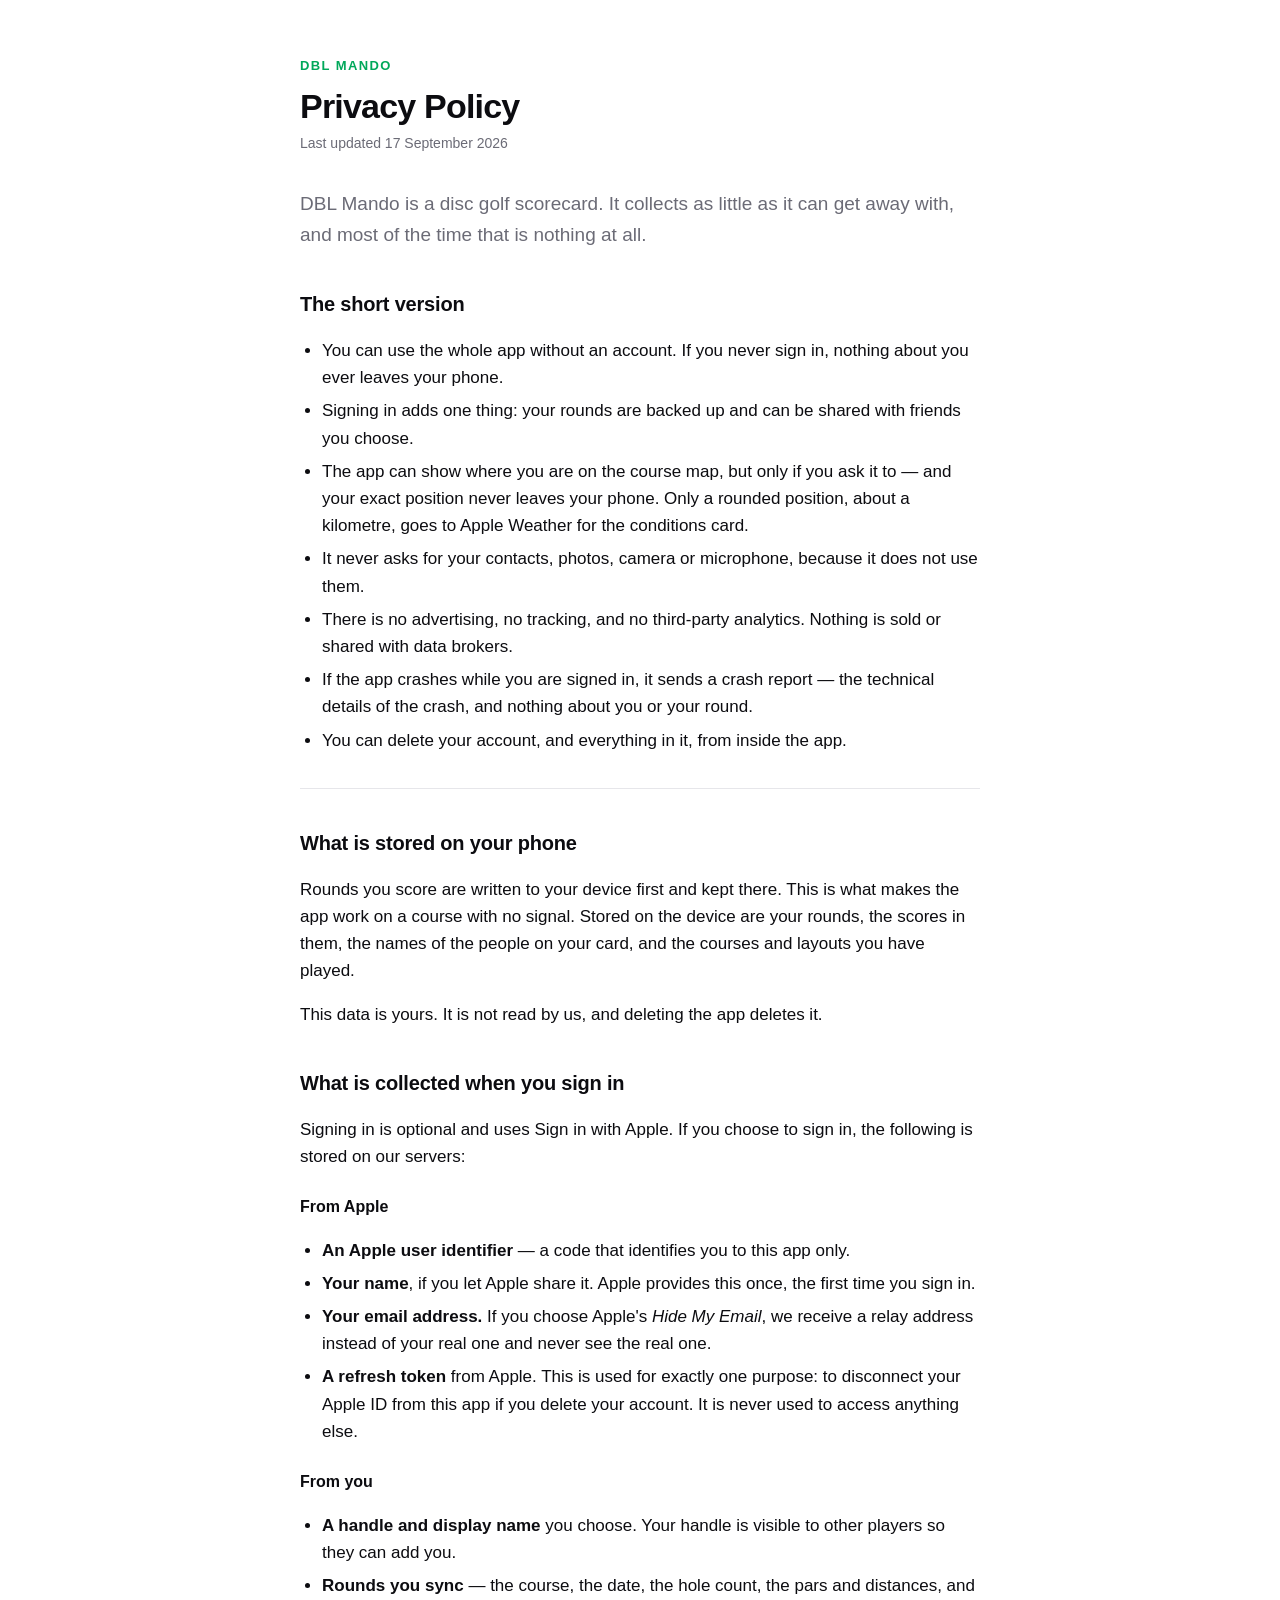
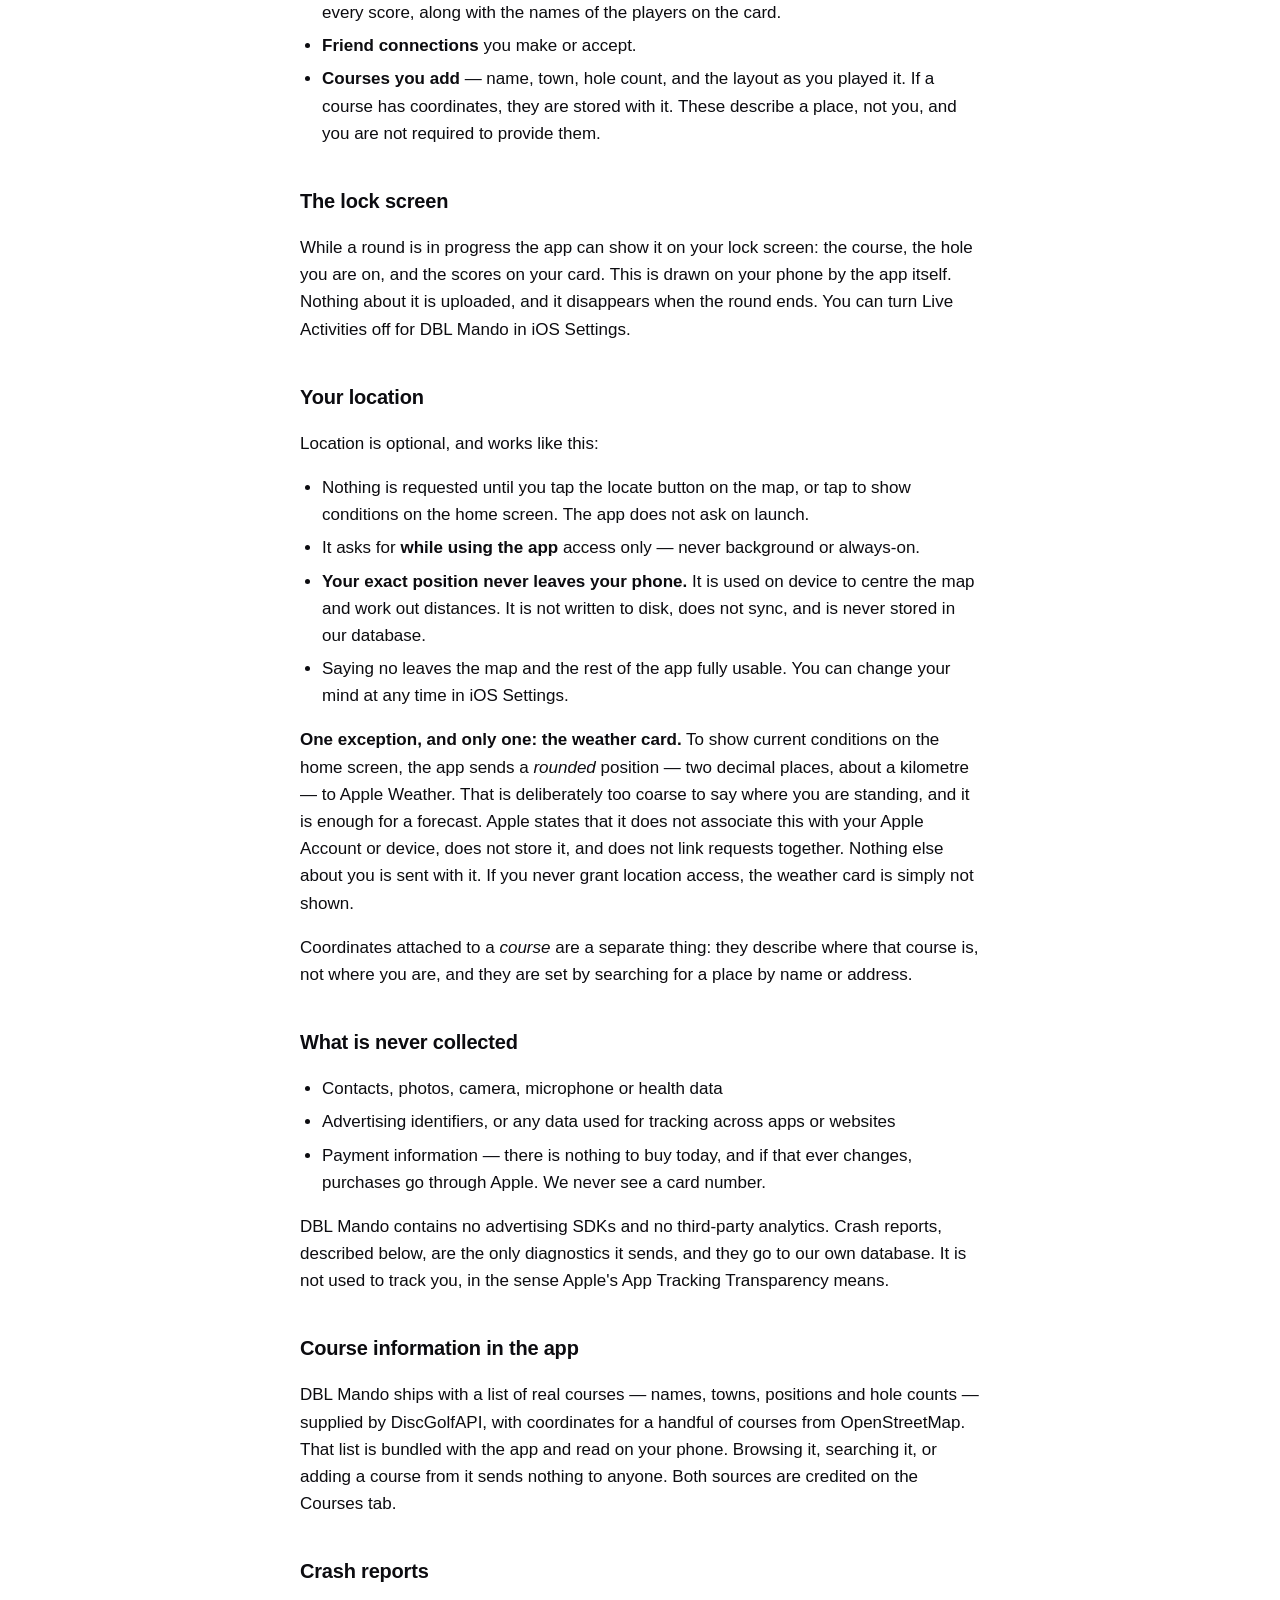
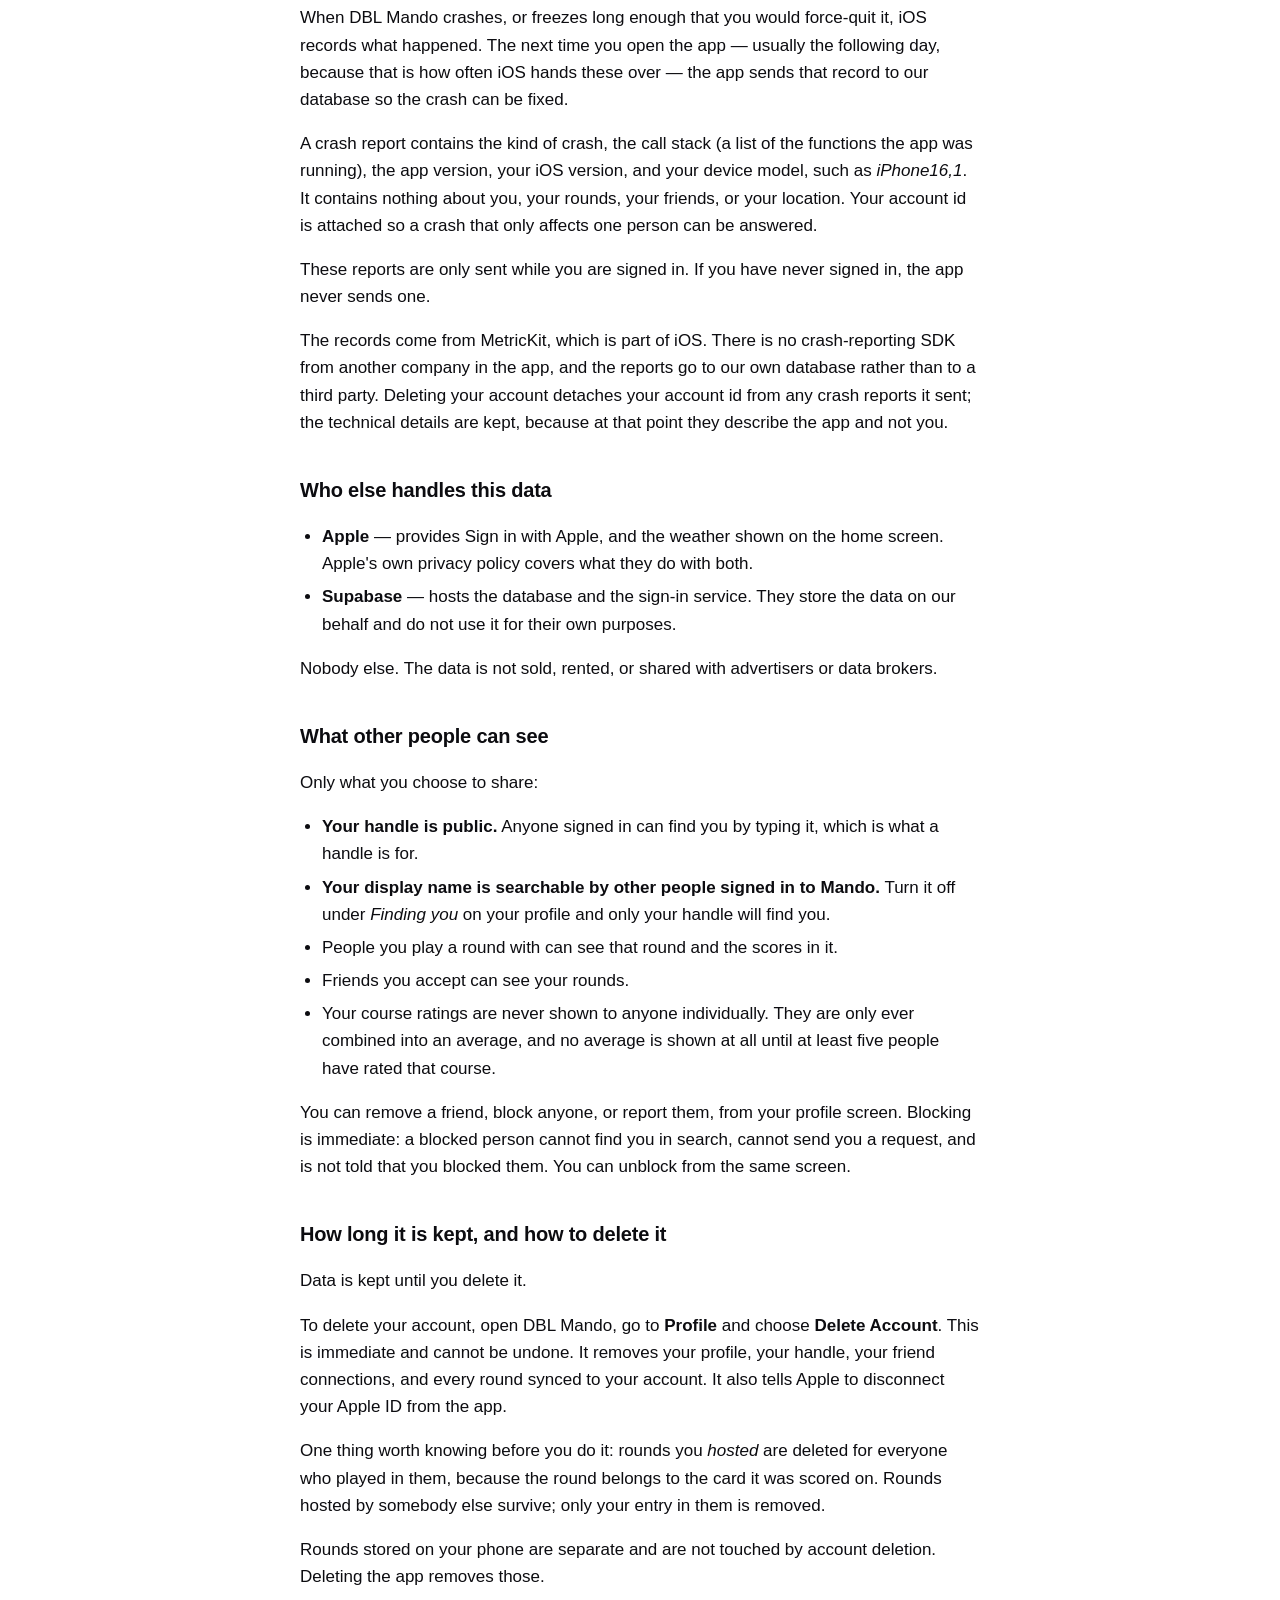
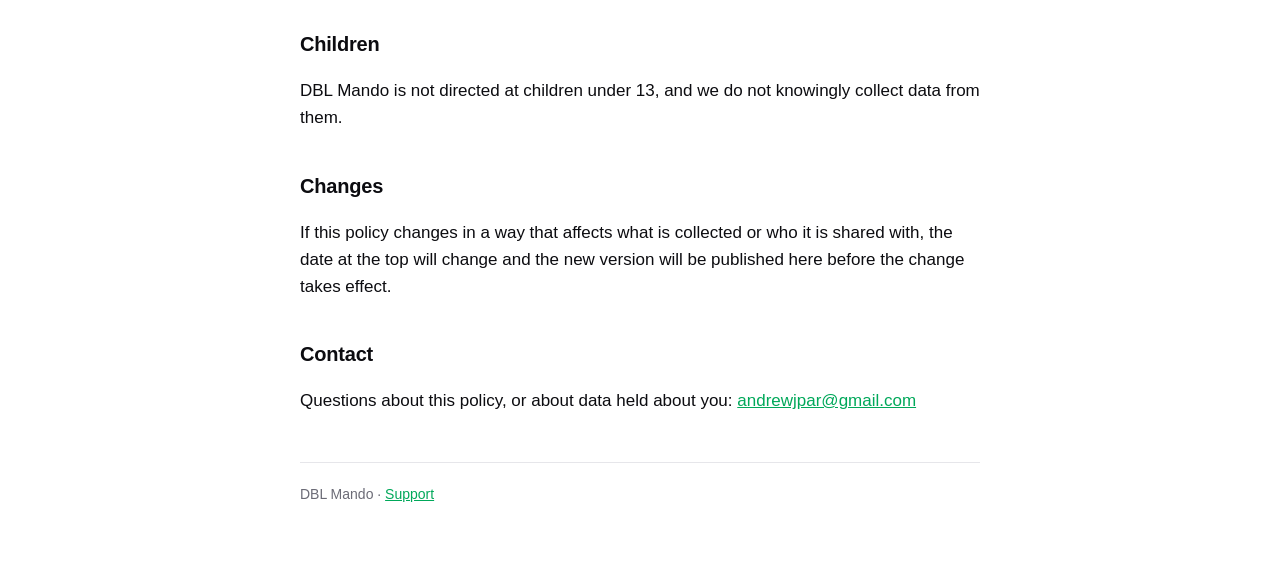
==== commit db18a3bc: "Name search is on by default now Availability narrowed to the United States, so the GDPR Article 25(" ====
--- a/privacy.html
+++ b/privacy.html
@@ -94,7 +94,7 @@
 <p>Only what you choose to share:</p>
 <ul>
   <li><strong>Your handle is public.</strong> Anyone signed in can find you by typing it, which is what a handle is for.</li>
-  <li><strong>Your display name is not searchable unless you say so.</strong> It is off by default; turn it on under <em>Finding you</em> on your profile.</li>
+  <li><strong>Your display name is searchable by other people signed in to Mando.</strong> Turn it off under <em>Finding you</em> on your profile and only your handle will find you.</li>
   <li>People you play a round with can see that round and the scores in it.</li>
   <li>Friends you accept can see your rounds.</li>
   <li>Your course ratings are never shown to anyone individually. They are only ever combined into an average, and no average is shown at all until at least five people have rated that course.</li>
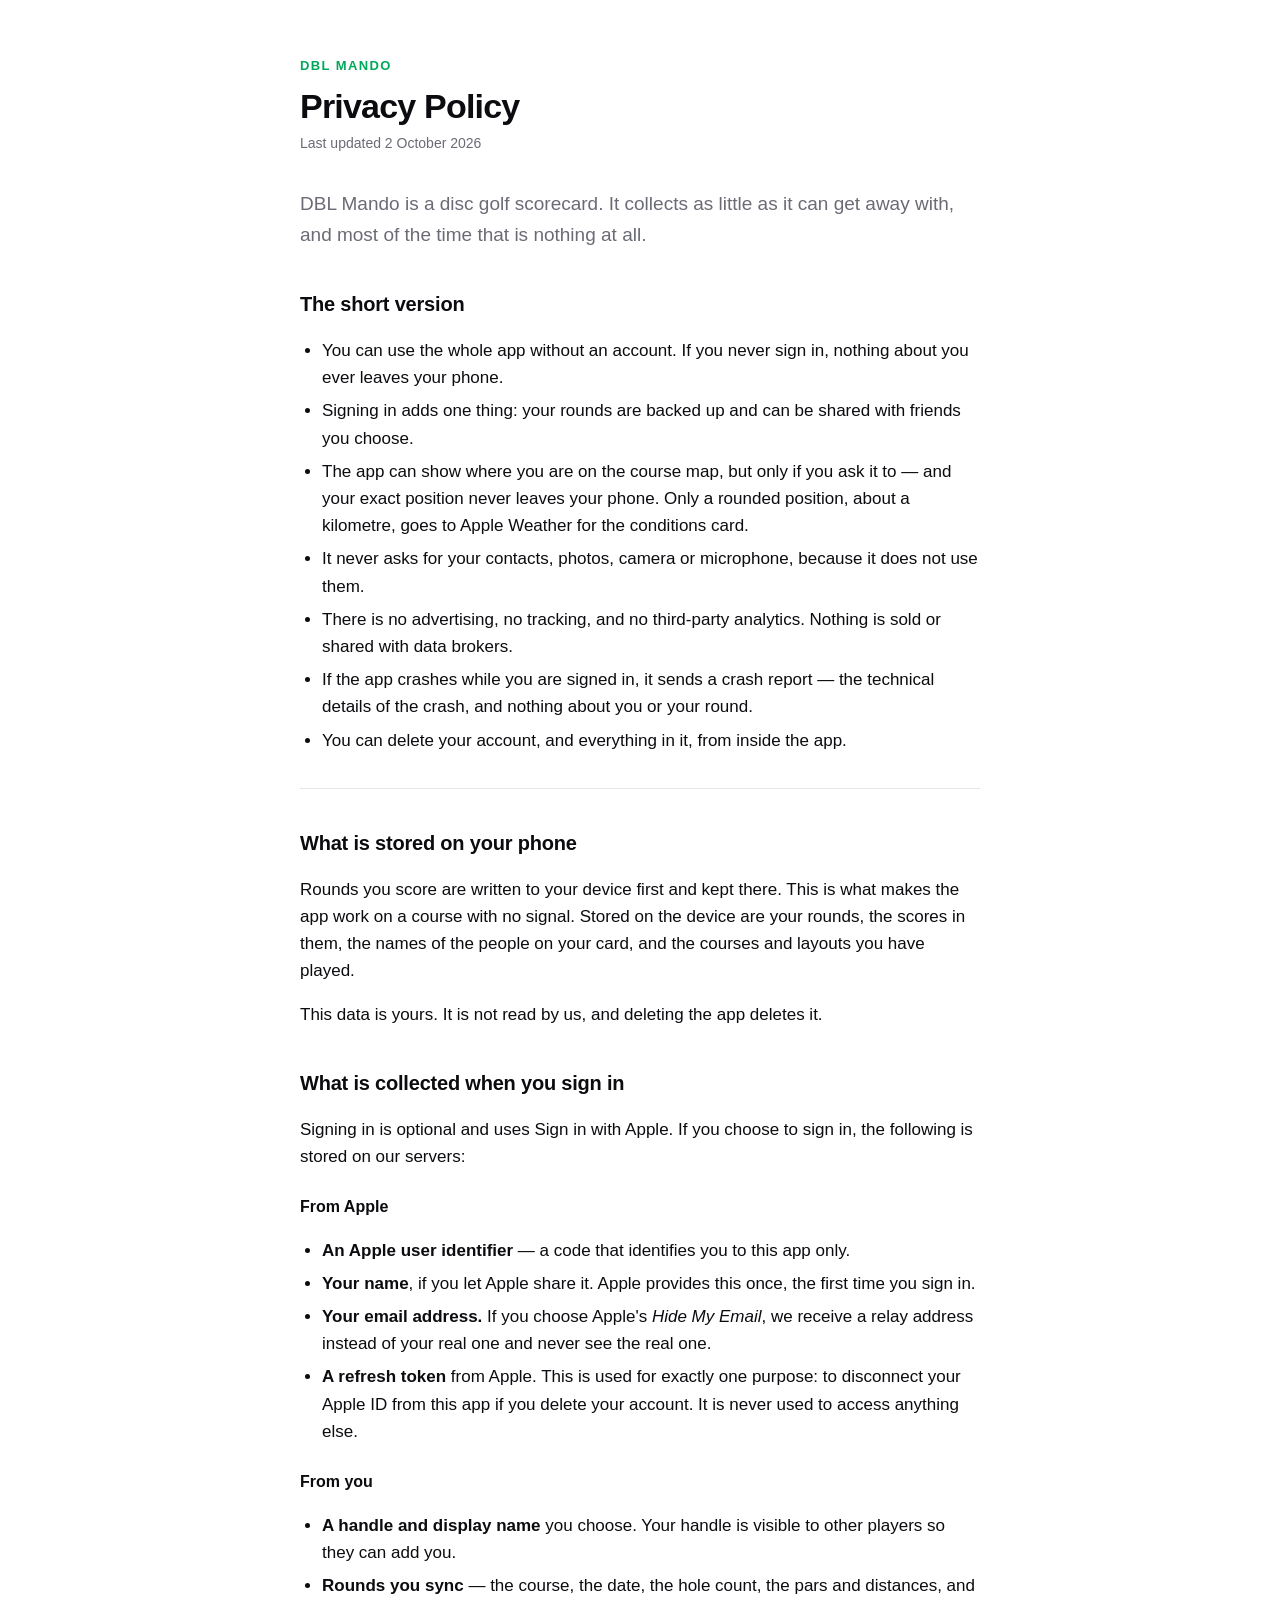
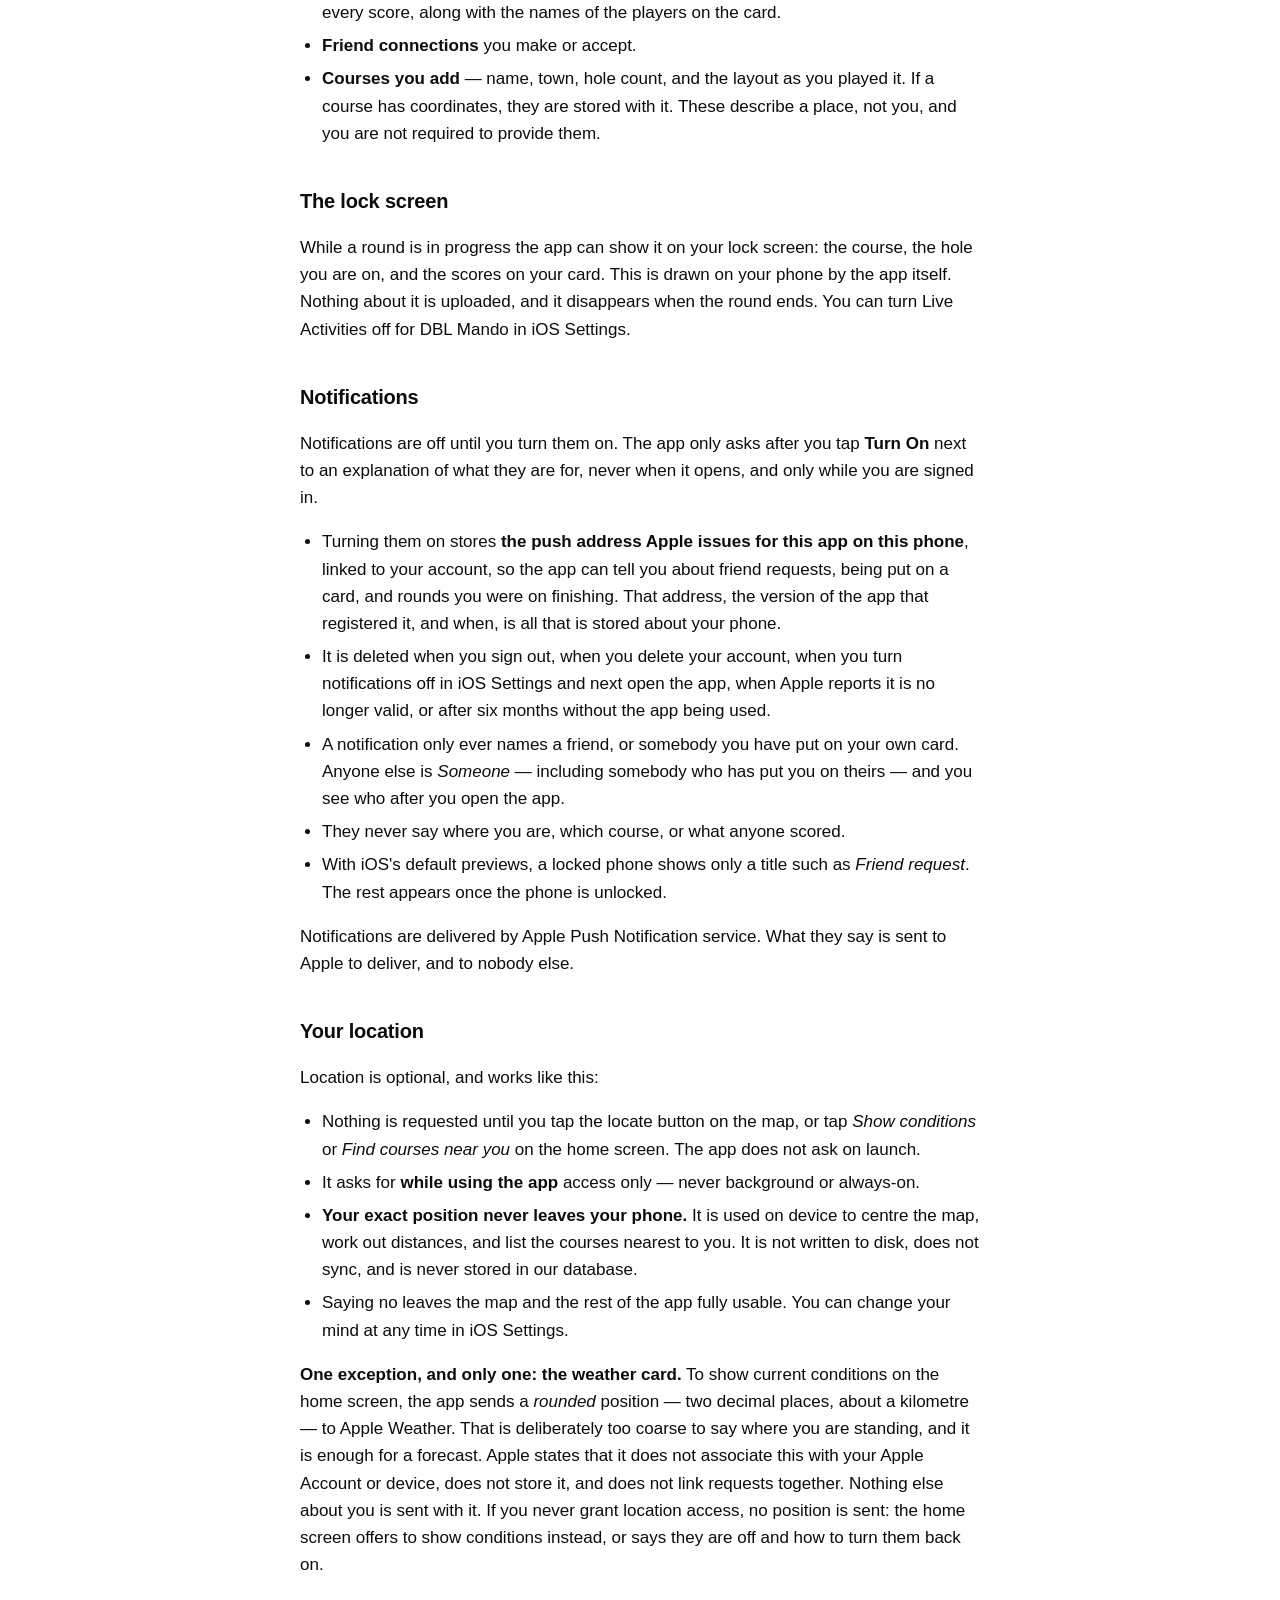
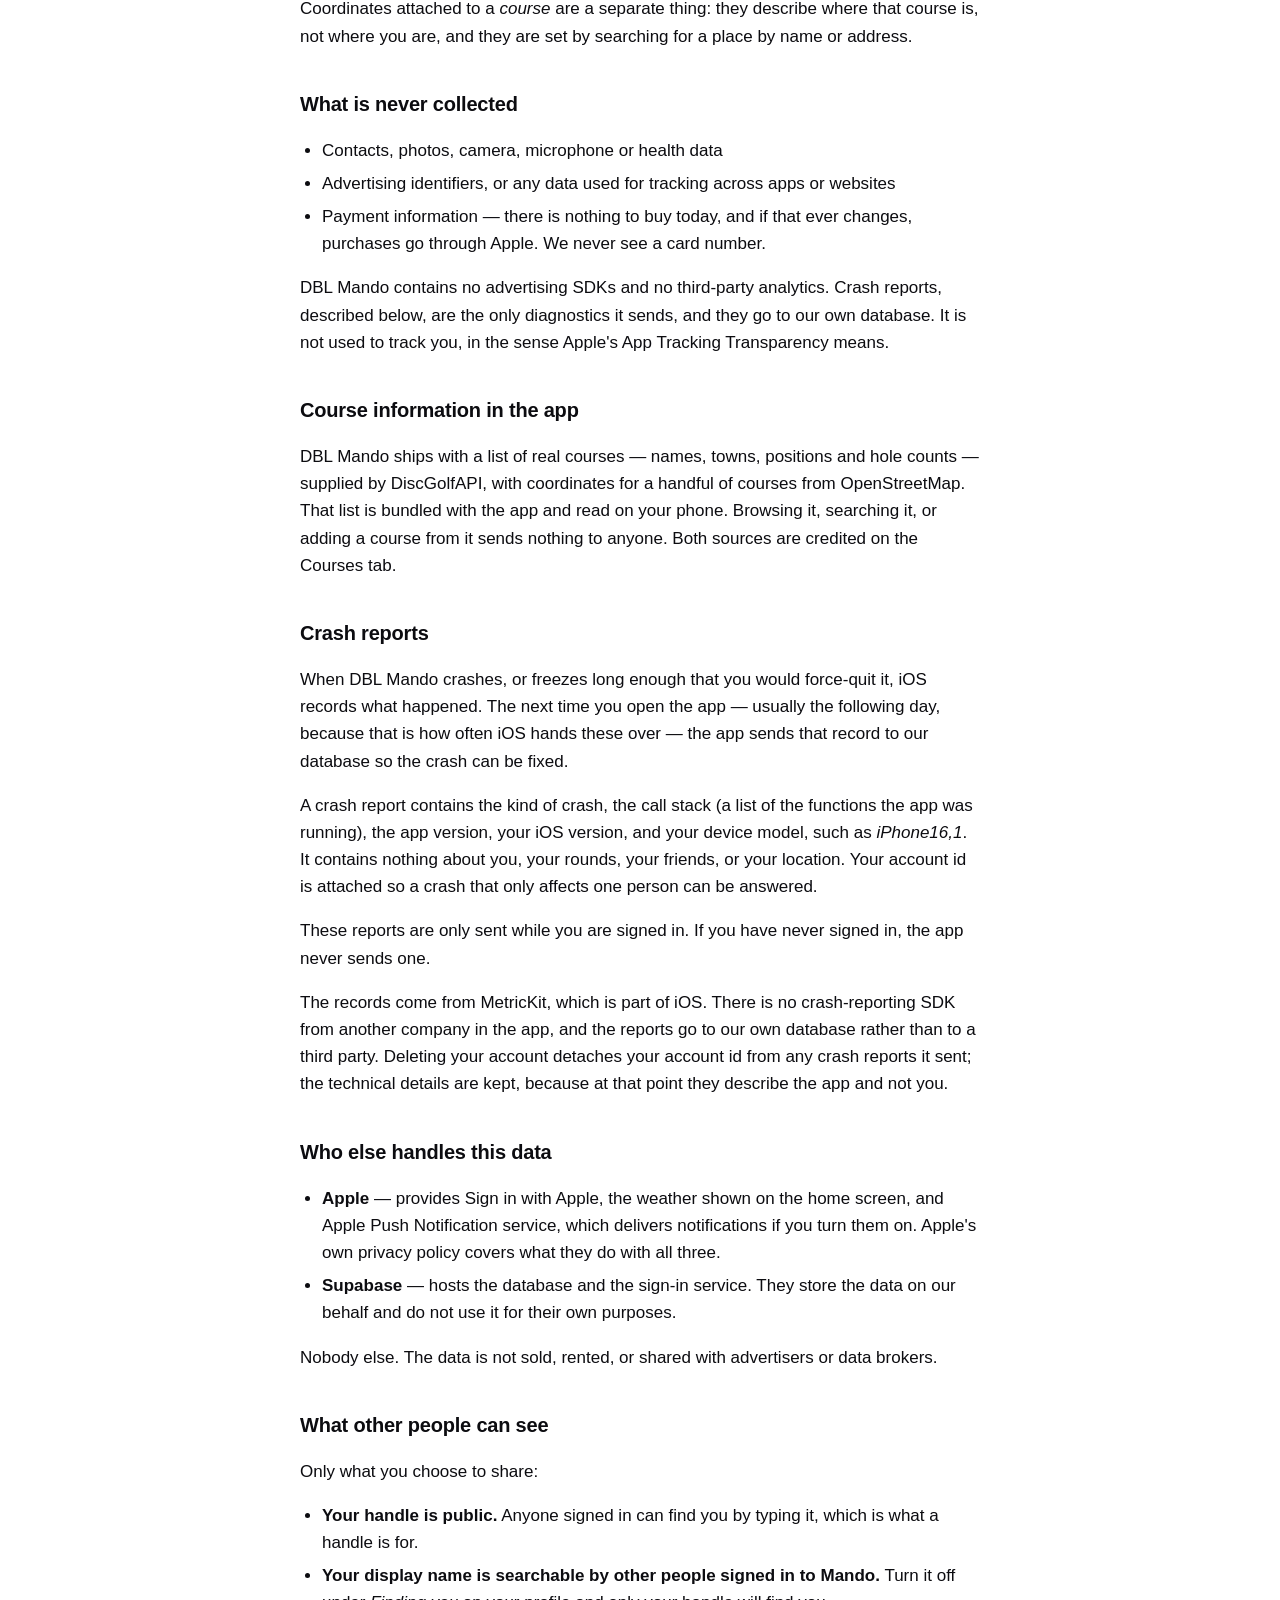
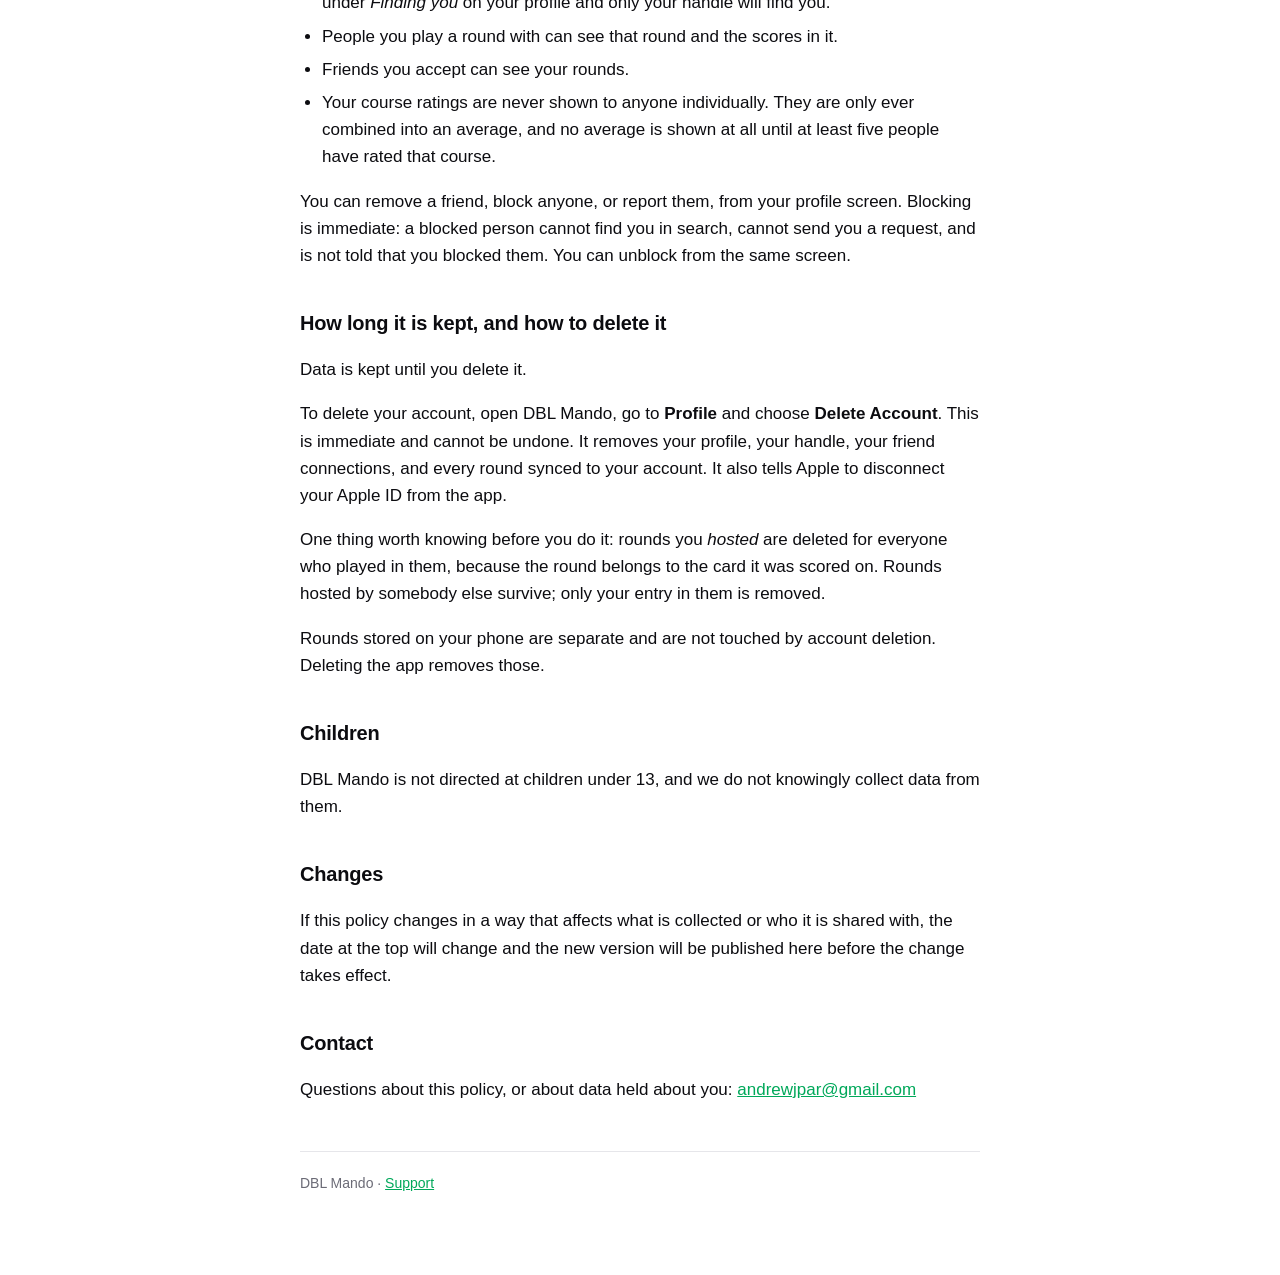
==== commit e37857bf: "DBL Mando 1.0.1: nearby courses, and a notifications section Location is now also used, on the phone" ====
--- a/privacy.html
+++ b/privacy.html
@@ -11,7 +11,7 @@
 <header>
   <p class="brand">DBL Mando</p>
   <h1>Privacy Policy</h1>
-  <p class="updated">Last updated 17 September 2026</p>
+  <p class="updated">Last updated 2 October 2026</p>
 </header>
 
 <p class="lede">DBL Mando is a disc golf scorecard. It collects as little as it can get away with, and most of the time that is nothing at all.</p>
@@ -55,15 +55,26 @@
 <h2>The lock screen</h2>
 <p>While a round is in progress the app can show it on your lock screen: the course, the hole you are on, and the scores on your card. This is drawn on your phone by the app itself. Nothing about it is uploaded, and it disappears when the round ends. You can turn Live Activities off for DBL Mando in iOS Settings.</p>
 
+<h2>Notifications</h2>
+<p>Notifications are off until you turn them on. The app only asks after you tap <strong>Turn On</strong> next to an explanation of what they are for, never when it opens, and only while you are signed in.</p>
+<ul>
+  <li>Turning them on stores <strong>the push address Apple issues for this app on this phone</strong>, linked to your account, so the app can tell you about friend requests, being put on a card, and rounds you were on finishing. That address, the version of the app that registered it, and when, is all that is stored about your phone.</li>
+  <li>It is deleted when you sign out, when you delete your account, when you turn notifications off in iOS Settings and next open the app, when Apple reports it is no longer valid, or after six months without the app being used.</li>
+  <li>A notification only ever names a friend, or somebody you have put on your own card. Anyone else is <em>Someone</em> — including somebody who has put you on theirs — and you see who after you open the app.</li>
+  <li>They never say where you are, which course, or what anyone scored.</li>
+  <li>With iOS's default previews, a locked phone shows only a title such as <em>Friend request</em>. The rest appears once the phone is unlocked.</li>
+</ul>
+<p>Notifications are delivered by Apple Push Notification service. What they say is sent to Apple to deliver, and to nobody else.</p>
+
 <h2>Your location</h2>
 <p>Location is optional, and works like this:</p>
 <ul>
-  <li>Nothing is requested until you tap the locate button on the map, or tap to show conditions on the home screen. The app does not ask on launch.</li>
+  <li>Nothing is requested until you tap the locate button on the map, or tap <em>Show conditions</em> or <em>Find courses near you</em> on the home screen. The app does not ask on launch.</li>
   <li>It asks for <strong>while using the app</strong> access only — never background or always-on.</li>
-  <li><strong>Your exact position never leaves your phone.</strong> It is used on device to centre the map and work out distances. It is not written to disk, does not sync, and is never stored in our database.</li>
+  <li><strong>Your exact position never leaves your phone.</strong> It is used on device to centre the map, work out distances, and list the courses nearest to you. It is not written to disk, does not sync, and is never stored in our database.</li>
   <li>Saying no leaves the map and the rest of the app fully usable. You can change your mind at any time in iOS Settings.</li>
 </ul>
-<p><strong>One exception, and only one: the weather card.</strong> To show current conditions on the home screen, the app sends a <em>rounded</em> position — two decimal places, about a kilometre — to Apple Weather. That is deliberately too coarse to say where you are standing, and it is enough for a forecast. Apple states that it does not associate this with your Apple Account or device, does not store it, and does not link requests together. Nothing else about you is sent with it. If you never grant location access, the weather card is simply not shown.</p>
+<p><strong>One exception, and only one: the weather card.</strong> To show current conditions on the home screen, the app sends a <em>rounded</em> position — two decimal places, about a kilometre — to Apple Weather. That is deliberately too coarse to say where you are standing, and it is enough for a forecast. Apple states that it does not associate this with your Apple Account or device, does not store it, and does not link requests together. Nothing else about you is sent with it. If you never grant location access, no position is sent: the home screen offers to show conditions instead, or says they are off and how to turn them back on.</p>
 <p>Coordinates attached to a <em>course</em> are a separate thing: they describe where that course is, not where you are, and they are set by searching for a place by name or address.</p>
 
 <h2>What is never collected</h2>
@@ -85,7 +96,7 @@
 
 <h2>Who else handles this data</h2>
 <ul>
-  <li><strong>Apple</strong> — provides Sign in with Apple, and the weather shown on the home screen. Apple's own privacy policy covers what they do with both.</li>
+  <li><strong>Apple</strong> — provides Sign in with Apple, the weather shown on the home screen, and Apple Push Notification service, which delivers notifications if you turn them on. Apple's own privacy policy covers what they do with all three.</li>
   <li><strong>Supabase</strong> — hosts the database and the sign-in service. They store the data on our behalf and do not use it for their own purposes.</li>
 </ul>
 <p>Nobody else. The data is not sold, rented, or shared with advertisers or data brokers.</p>
